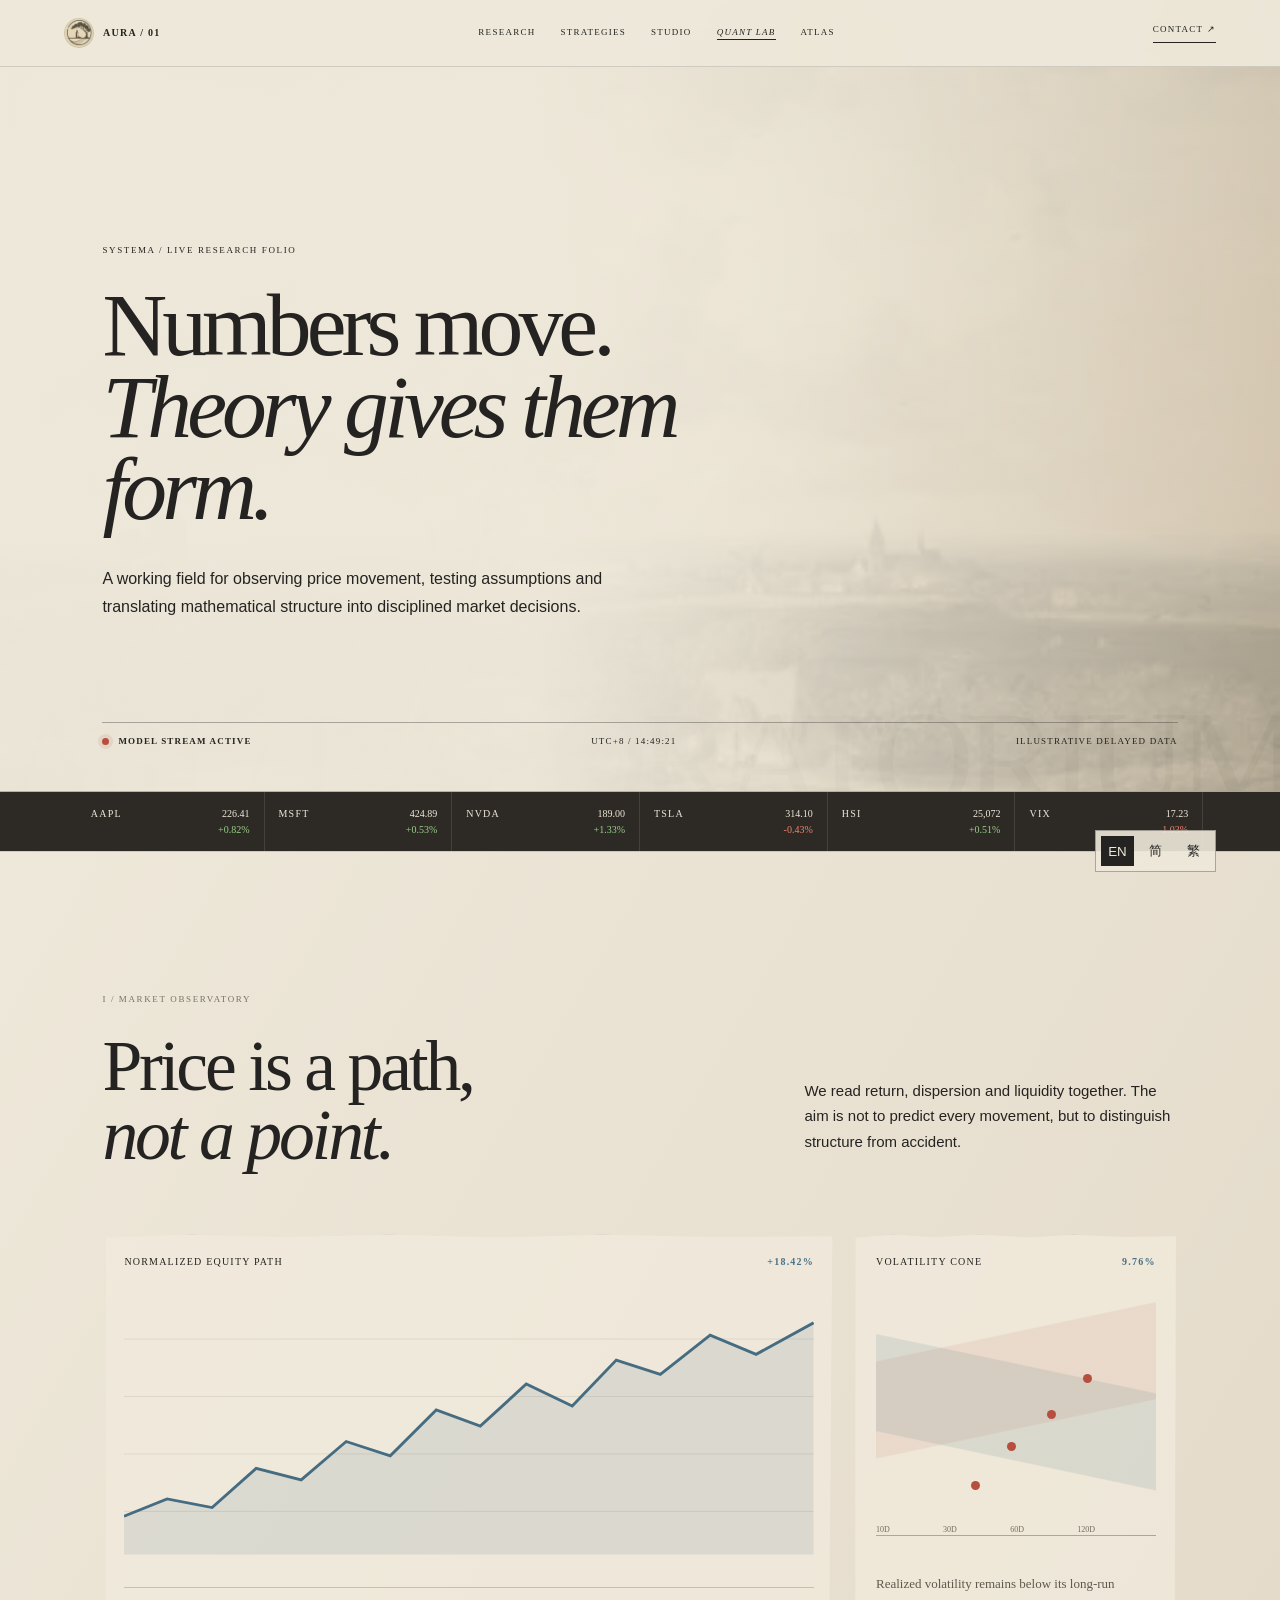
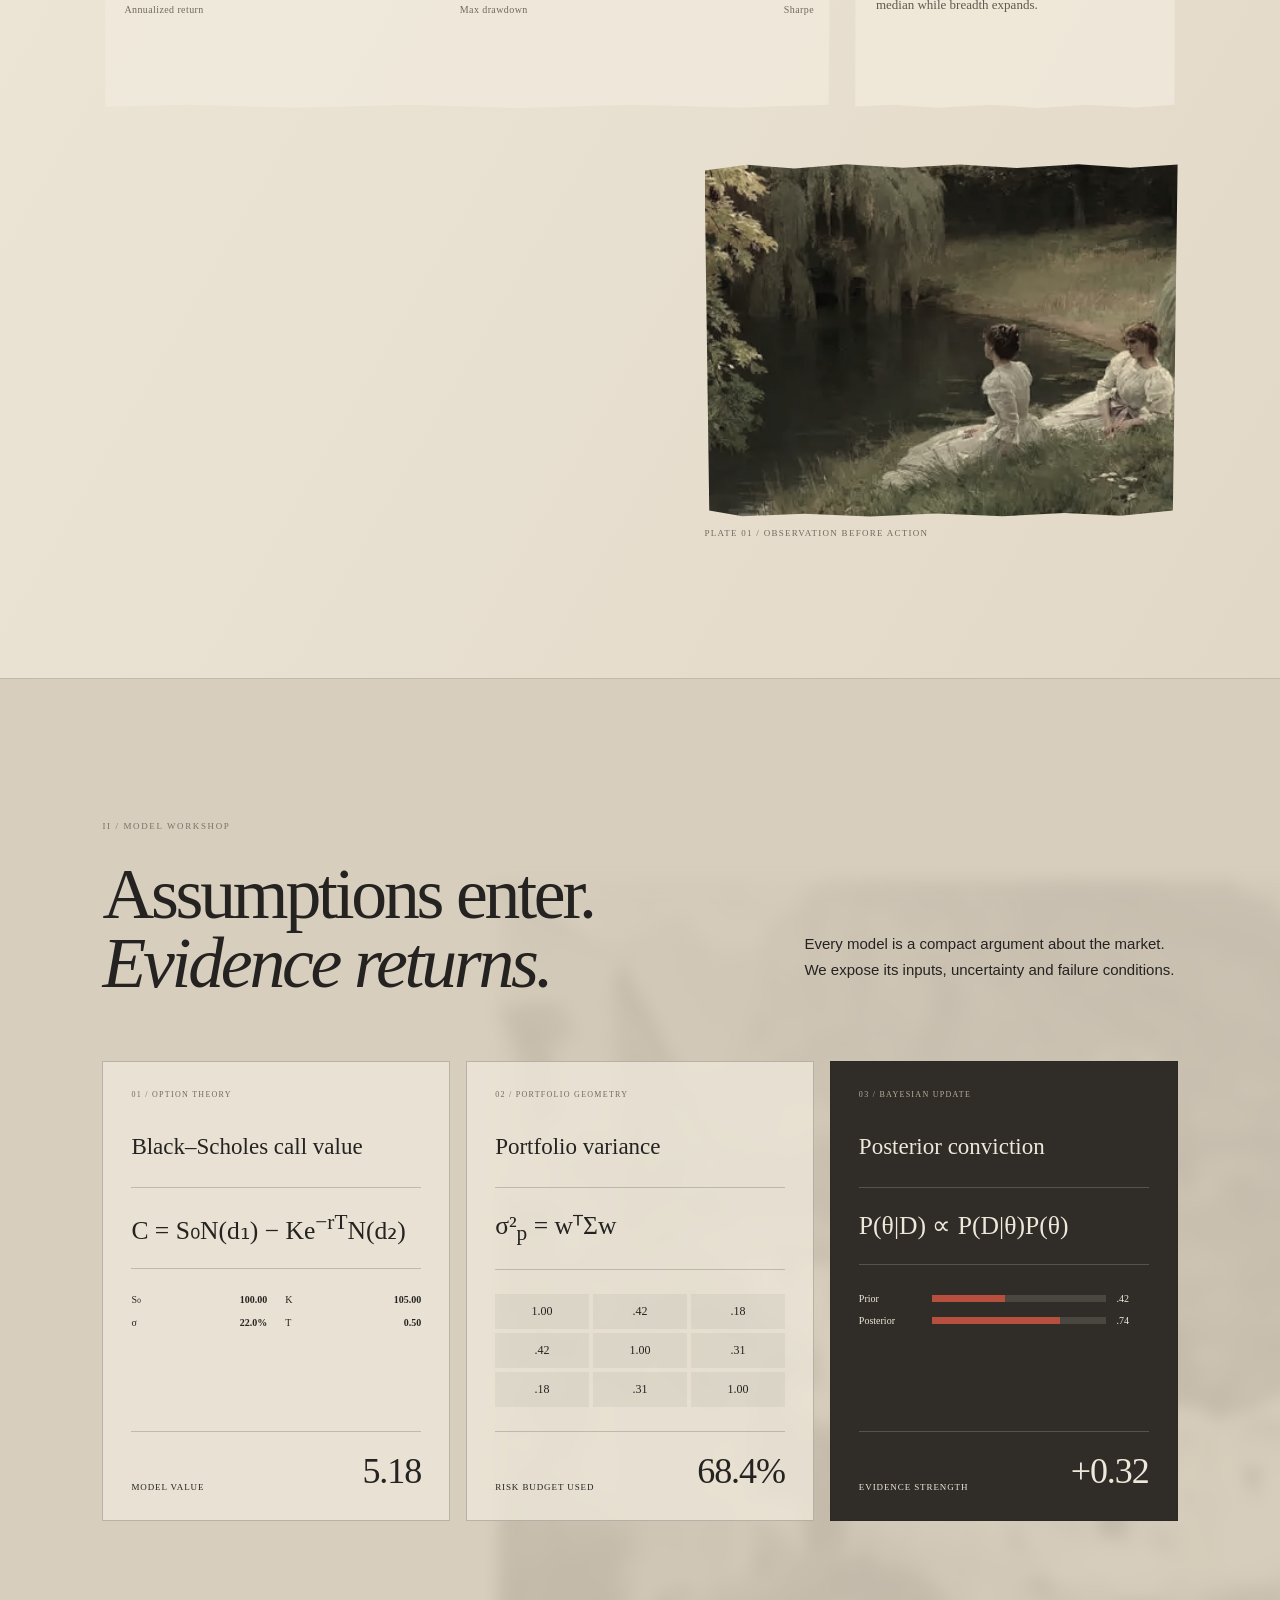
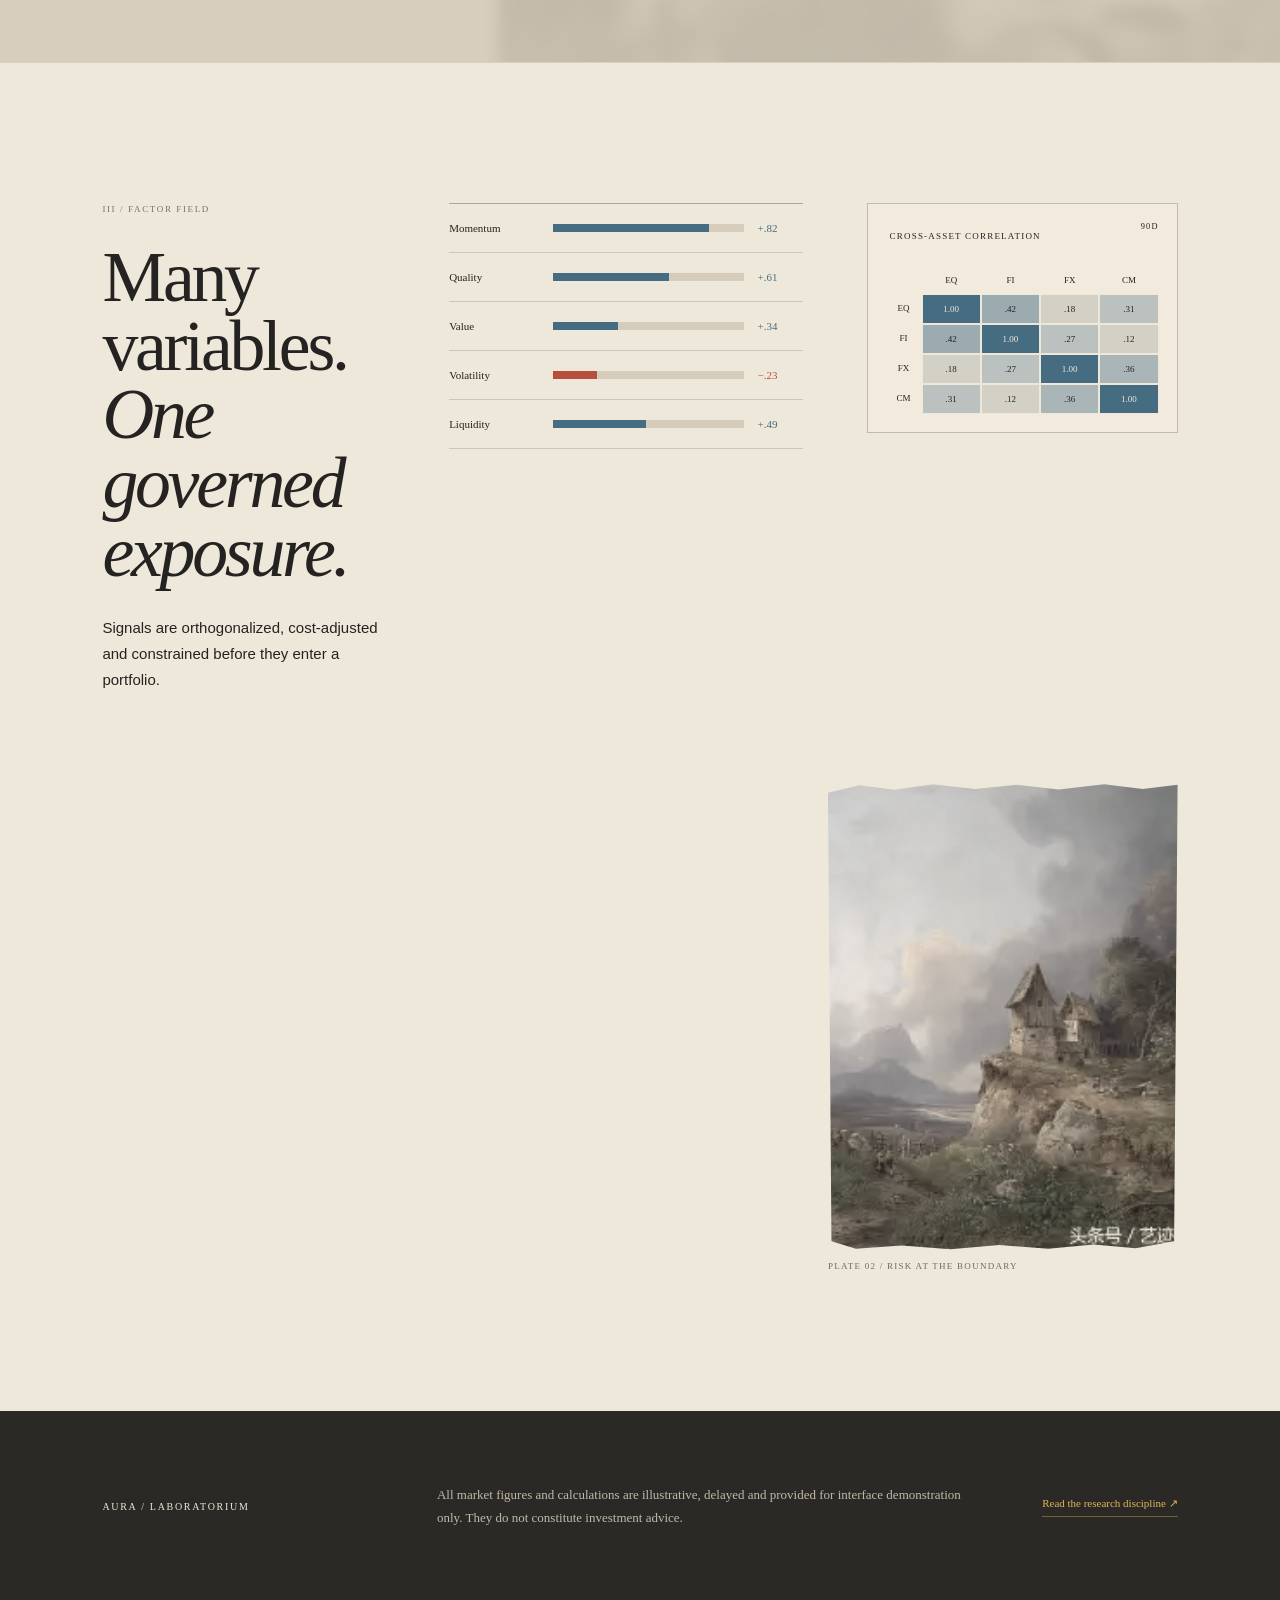
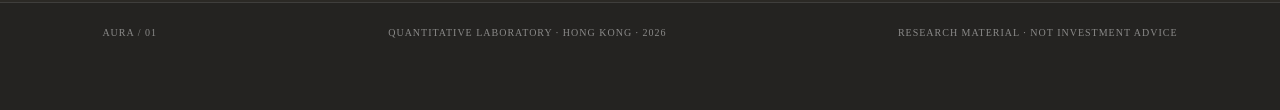
==== quant.html @ 52e7f253 "add quantitative laboratory interface" ====
<!doctype html>
<html lang="en">
<head>
  <meta charset="utf-8">
  <meta name="viewport" content="width=device-width,initial-scale=1">
  <title>AURA / 01 — Quantitative Laboratory</title>
  <meta name="description" content="A multilingual quantitative laboratory for market movement, mathematical models and theoretical calculations.">
  <link rel="icon" type="image/png" href="public/brand/aura-scene-mark-64.png">
  <link rel="stylesheet" href="styles.css">
</head>
<body class="subpage quant-page">
  <nav class="nav inner-nav">
    <a class="brand" href="index.html"><span>◒</span> AURA / 01</a>
    <div class="navlinks"><a href="research.html" data-page-i18n="research">Research</a><a href="strategies.html" data-page-i18n="strategies">Strategies</a><a href="studio.html" data-page-i18n="studio">Studio</a><a class="active" href="quant.html" data-lab-nav>Quant Lab</a><a href="archive.html" data-extra-i18n="atlas">Atlas</a></div>
    <a class="nav-cta" href="contact.html" data-page-i18n="contact">Contact ↗</a>
  </nav>

  <main>
    <header class="quant-hero">
      <img class="quant-hero-art" src="public/art/quant-lab/market-horizon.webp" alt="Classical panoramic market horizon">
      <div class="quant-hero-copy">
        <p class="eyebrow" data-quant="heroEyebrow">Systema / live research folio</p>
        <h1 data-quant-html="heroTitle">Numbers move.<br><em>Theory gives them form.</em></h1>
        <p data-quant="heroBody">A working field for observing price movement, testing assumptions and translating mathematical structure into disciplined market decisions.</p>
      </div>
      <div class="quant-status"><span><i></i><b data-quant="status">Model stream active</b></span><span id="lab-time">UTC+8 / 00:00:00</span><span data-quant="delay">Illustrative delayed data</span></div>
    </header>

    <section class="quote-ribbon" aria-label="Illustrative stock movement">
      <div data-symbol="AAPL"><span>AAPL</span><strong>226.41</strong><i>+0.82%</i></div>
      <div data-symbol="MSFT"><span>MSFT</span><strong>424.73</strong><i>+0.46%</i></div>
      <div data-symbol="NVDA"><span>NVDA</span><strong>188.92</strong><i>+1.31%</i></div>
      <div data-symbol="TSLA"><span>TSLA</span><strong>314.08</strong><i>−0.37%</i></div>
      <div data-symbol="HSI"><span>HSI</span><strong>25,081</strong><i>+0.55%</i></div>
      <div data-symbol="VIX"><span>VIX</span><strong>17.24</strong><i>−1.08%</i></div>
    </section>

    <section class="quant-observatory section-pad">
      <div class="quant-section-head"><div><p class="eyebrow dark" data-quant="observeEyebrow">I / Market observatory</p><h2 data-quant-html="observeTitle">Price is a path,<br><em>not a point.</em></h2></div><p data-quant="observeBody">We read return, dispersion and liquidity together. The aim is not to predict every movement, but to distinguish structure from accident.</p></div>
      <div class="quant-grid">
        <article class="quant-card price-path">
          <header><span data-quant="pathTitle">Normalized equity path</span><b>+18.42%</b></header>
          <svg viewBox="0 0 720 260" role="img" aria-label="Illustrative normalized equity curve"><g class="grid-lines"><path d="M0 35H720M0 95H720M0 155H720M0 215H720"/></g><path class="area-path" d="M0 220L45 202L92 211L138 170L185 182L232 142L278 157L326 109L372 126L420 82L468 105L514 57L560 72L612 31L660 51L720 18V260H0Z"/><path class="main-path" d="M0 220L45 202L92 211L138 170L185 182L232 142L278 157L326 109L372 126L420 82L468 105L514 57L560 72L612 31L660 51L720 18"/></svg>
          <footer><span data-quant="return">Annualized return <b>18.42%</b></span><span data-quant="drawdown">Max drawdown <b>−6.20%</b></span><span data-quant="sharpe">Sharpe <b>1.84</b></span></footer>
        </article>
        <article class="quant-card volatility-card"><header><span data-quant="volTitle">Volatility cone</span><b>9.76%</b></header><div class="vol-cone"><i style="--x:34%;--y:78%"></i><i style="--x:47%;--y:62%"></i><i style="--x:61%;--y:49%"></i><i style="--x:74%;--y:34%"></i><span>10D</span><span>30D</span><span>60D</span><span>120D</span></div><p data-quant="volBody">Realized volatility remains below its long-run median while breadth expands.</p></article>
        <figure class="quant-plate observer-plate"><img src="public/art/quant-lab/lakeside-observers.webp" alt="Two classical observers beside a lake"><figcaption data-quant="plateObserve">Plate 01 / Observation before action</figcaption></figure>
      </div>
    </section>

    <section class="model-workshop section-pad">
      <img class="workshop-bg" src="public/art/quant-lab/mountain-village.webp" alt="Mountain village and stone bridge">
      <div class="quant-section-head"><div><p class="eyebrow dark" data-quant="modelEyebrow">II / Model workshop</p><h2 data-quant-html="modelTitle">Assumptions enter.<br><em>Evidence returns.</em></h2></div><p data-quant="modelBody">Every model is a compact argument about the market. We expose its inputs, uncertainty and failure conditions.</p></div>
      <div class="model-columns">
        <article class="formula-card"><small>01 / OPTION THEORY</small><h3 data-quant="bsTitle">Black–Scholes call value</h3><code>C = S₀N(d₁) − Ke<sup>−rT</sup>N(d₂)</code><div class="input-ledger"><span>S₀ <b>100.00</b></span><span>K <b>105.00</b></span><span>σ <b>22.0%</b></span><span>T <b>0.50</b></span></div><output><span data-quant="modelValue">Model value</span><strong id="bs-value">5.18</strong></output></article>
        <article class="formula-card"><small>02 / PORTFOLIO GEOMETRY</small><h3 data-quant="varianceTitle">Portfolio variance</h3><code>σ²<sub>p</sub> = wᵀΣw</code><div class="matrix" aria-label="Covariance matrix"><span>1.00</span><span>.42</span><span>.18</span><span>.42</span><span>1.00</span><span>.31</span><span>.18</span><span>.31</span><span>1.00</span></div><output><span data-quant="riskBudget">Risk budget used</span><strong>68.4%</strong></output></article>
        <article class="formula-card dark-formula"><small>03 / BAYESIAN UPDATE</small><h3 data-quant="bayesTitle">Posterior conviction</h3><code>P(θ|D) ∝ P(D|θ)P(θ)</code><div class="posterior"><span data-quant="prior">Prior</span><i><b style="width:42%"></b></i><strong>.42</strong><span data-quant="posterior">Posterior</span><i><b style="width:74%"></b></i><strong>.74</strong></div><output><span data-quant="evidence">Evidence strength</span><strong>+0.32</strong></output></article>
      </div>
    </section>

    <section class="factor-field section-pad">
      <div class="factor-copy"><p class="eyebrow dark" data-quant="factorEyebrow">III / Factor field</p><h2 data-quant-html="factorTitle">Many variables.<br><em>One governed exposure.</em></h2><p data-quant="factorBody">Signals are orthogonalized, cost-adjusted and constrained before they enter a portfolio.</p></div>
      <div class="factor-map" aria-label="Factor exposure map">
        <div><span data-quant="momentum">Momentum</span><i><b style="width:82%"></b></i><strong>+.82</strong></div><div><span data-quant="quality">Quality</span><i><b style="width:61%"></b></i><strong>+.61</strong></div><div><span data-quant="value">Value</span><i><b style="width:34%"></b></i><strong>+.34</strong></div><div class="negative"><span data-quant="volatility">Volatility</span><i><b style="width:23%"></b></i><strong>−.23</strong></div><div><span data-quant="liquidity">Liquidity</span><i><b style="width:49%"></b></i><strong>+.49</strong></div>
      </div>
      <div class="correlation-table"><header><span data-quant="corrTitle">Cross-asset correlation</span><small>90D</small></header><div class="corr-head"><span></span><span>EQ</span><span>FI</span><span>FX</span><span>CM</span></div><div><b>EQ</b><i data-v="100">1.00</i><i data-v="42">.42</i><i data-v="18">.18</i><i data-v="31">.31</i></div><div><b>FI</b><i data-v="42">.42</i><i data-v="100">1.00</i><i data-v="27">.27</i><i data-v="12">.12</i></div><div><b>FX</b><i data-v="18">.18</i><i data-v="27">.27</i><i data-v="100">1.00</i><i data-v="36">.36</i></div><div><b>CM</b><i data-v="31">.31</i><i data-v="12">.12</i><i data-v="36">.36</i><i data-v="100">1.00</i></div></div>
      <figure class="quant-plate cliff-plate"><img src="public/art/quant-lab/cliff-house.webp" alt="Classical house on a cliff"><figcaption data-quant="plateRisk">Plate 02 / Risk at the boundary</figcaption></figure>
    </section>

    <section class="quant-disclaimer"><span>AURA / LABORATORIUM</span><p data-quant="disclaimer">All market figures and calculations are illustrative, delayed and provided for interface demonstration only. They do not constitute investment advice.</p><a href="research.html" data-quant="researchLink">Read the research discipline ↗</a></section>
  </main>

  <footer><span>AURA / 01</span><span data-quant="footer">Quantitative laboratory · Hong Kong · 2026</span><span data-quant="risk">Research material · Not investment advice</span></footer>
  <div class="lang-switcher" role="group" aria-label="Language"><button data-lang="en">EN</button><button data-lang="zh-CN">简</button><button data-lang="zh-TW">繁</button></div>
  <script src="pages.js"></script><script src="localization-extra.js"></script><script src="quant.js"></script>
</body>
</html>
---- styles.css ----
:root{--paper:#eee8da;--ink:#242321;--muted:#787267;--blue:#2d5cff;--red:#ee5a43}*{box-sizing:border-box}html{scroll-behavior:smooth}body{margin:0;background:var(--paper);color:var(--ink);font-family:Arial,Helvetica,sans-serif}.nav{position:fixed;z-index:10;top:0;left:0;width:100%;padding:22px 5vw;display:flex;justify-content:space-between;align-items:center;font-size:11px;letter-spacing:.12em;text-transform:uppercase;mix-blend-mode:multiply}.nav a{color:inherit;text-decoration:none}.brand{font-weight:bold}.brand span{font-size:22px;margin-right:7px}.navlinks{display:flex;gap:30px}.nav-cta{border-bottom:1px solid currentColor;padding-bottom:5px}.hero{min-height:100vh;position:relative;overflow:hidden;padding:19vh 8vw 7vh;display:flex;align-items:center;background:var(--paper)}.hero:before{content:"AURA";position:absolute;right:-6vw;top:14vh;font:italic 25vw/1 Georgia,serif;color:#e1d8c6;letter-spacing:-.13em;transform:rotate(-10deg)}.scene{position:absolute;inset:0}.scene:before{content:"";position:absolute;width:75vw;height:65vw;right:-21vw;top:-22vw;border-radius:48% 52% 62% 38%;background:var(--blue);opacity:.95;transform:rotate(-17deg);animation:float 12s ease-in-out infinite alternate}.scene:after{content:"";position:absolute;width:43vw;height:28vw;right:10vw;bottom:9vh;border-radius:52% 48% 40% 60%;background:var(--red);mix-blend-mode:multiply;transform:rotate(17deg);animation:float 9s ease-in-out -3s infinite alternate}.orb-a{position:absolute;width:30vw;height:37vw;right:18vw;top:13vh;border-radius:56% 44% 50% 50%;background:#f2ba34;mix-blend-mode:multiply;transform:rotate(28deg);animation:float 10s ease-in-out -2s infinite alternate}.orb-b{position:absolute;width:17vw;height:20vw;right:3vw;bottom:6vh;border:1px solid var(--paper);border-radius:50%;transform:rotate(-25deg);animation:spin 25s linear infinite}.orb-c{position:absolute;width:9vw;height:9vw;right:30vw;top:27vh;background:var(--paper);border-radius:50%;mix-blend-mode:screen}.ring{position:absolute;z-index:2;border:1px solid #f4eee1b0;border-radius:50%;transform:rotate(-30deg)}.ring-a{width:42vw;height:13vw;right:12vw;top:29vh}.ring-b{width:24vw;height:8vw;right:20vw;top:39vh}.stars{position:absolute;inset:0;opacity:.3;background-image:radial-gradient(var(--ink) 1px,transparent 1px);background-size:19px 19px;mask-image:linear-gradient(120deg,transparent 45%,#000 75%)}.grain{position:absolute;inset:0;opacity:.13;pointer-events:none;background-image:radial-gradient(#5a5348 1px,transparent 1px);background-size:5px 5px;mix-blend-mode:multiply}.hero-copy{position:relative;z-index:3;max-width:710px}.eyebrow{font-size:10px;letter-spacing:.15em;text-transform:uppercase;margin:0 0 34px}.pulse{display:inline-block;width:7px;height:7px;border-radius:50%;background:var(--red);margin-right:9px}.hero h1{font-size:clamp(58px,10vw,145px);font-weight:400;line-height:.82;letter-spacing:-.08em;margin:0}.hero h1 em,h2 em{font-family:Georgia,serif;font-weight:400}.lede{max-width:360px;margin:40px 0 30px;font-size:17px;line-height:1.45}.button{display:inline-flex;gap:42px;align-items:center;background:var(--ink);color:var(--paper);padding:16px 18px;text-decoration:none;font-size:11px;letter-spacing:.1em;text-transform:uppercase}.button span{font-size:18px}.hero-meta{position:absolute;z-index:3;left:8vw;right:8vw;bottom:7vh;display:flex;justify-content:space-between;font-size:10px;letter-spacing:.12em;text-transform:uppercase;color:var(--muted)}.section-pad{padding:15vw 8vw}.intro{position:relative;overflow:hidden}.intro:after{content:"//";position:absolute;right:9vw;top:12vw;font:18vw/1 Georgia,serif;color:#ddd4c4}.eyebrow.dark{color:var(--muted)}.split{display:grid;grid-template-columns:1.15fr .85fr;gap:12vw;align-items:end}.split h2,.contact h2{font-size:clamp(54px,8vw,120px);line-height:.86;letter-spacing:-.08em;font-weight:400;margin:0}.split>p{font-size:19px;line-height:1.4;max-width:370px;margin:0}.method{background:#d8d0bf;position:relative}.method:before{content:"";position:absolute;right:8vw;top:7vw;width:15vw;height:15vw;border:1px solid var(--blue);border-radius:50%;opacity:.65}.method-grid{display:grid;grid-template-columns:repeat(3,1fr);gap:5vw;margin-top:6vw}.method-grid>div{border-top:1px solid var(--ink);padding-top:15px}.method-grid span{font-size:11px;color:var(--muted)}.method-grid h3{font-size:27px;font-weight:400;letter-spacing:-.05em;margin:48px 0 12px}.method-grid p{line-height:1.5;max-width:250px;color:#57534b}.contact{background:var(--ink);color:var(--paper);padding:15vw 8vw;position:relative;overflow:hidden}.contact:after{content:"✳";position:absolute;right:8vw;top:8vw;color:var(--red);font-size:18vw;animation:spin 20s linear infinite}.contact-link{display:inline-block;color:#f2ba34;font-size:clamp(20px,3vw,42px);margin-top:70px;text-decoration:none;border-bottom:1px solid #f2ba3466;padding-bottom:9px;position:relative;z-index:1}footer{background:var(--ink);color:#ffffff77;border-top:1px solid #ffffff1f;padding:22px 8vw;display:flex;justify-content:space-between;font-size:10px;letter-spacing:.12em;text-transform:uppercase}@keyframes float{to{transform:translate(2vw,2vh) rotate(6deg) scale(1.05)}}@keyframes spin{to{transform:rotate(330deg)}}@media(max-width:700px){.navlinks{display:none}.nav{padding:20px}.hero{padding:24vh 7vw 10vh}.hero:before{font-size:45vw;top:22vh}.hero-meta{left:7vw;right:7vw}.hero-meta span:nth-child(2){display:none}.split,.method-grid{grid-template-columns:1fr;gap:40px}.method-grid h3{margin:20px 0 10px}.contact-link{margin-top:45px}footer{gap:15px;flex-wrap:wrap;padding:20px 7vw}}
 .ticker{position:relative;z-index:9;padding:8px 5vw;background:#242321;color:#eee8da;display:flex;gap:28px;align-items:center;font:10px Arial;letter-spacing:.1em;text-transform:uppercase}.ticker strong{color:#f2ba34}.ticker b{font-weight:400}.ticker i{color:#9be16c;font-style:normal}.ticker small{margin-left:auto;color:#aaa397;letter-spacing:.03em;text-transform:none}.market{background:#eee8da;position:relative;overflow:hidden}.market:after{content:"Σ";position:absolute;right:6vw;top:5vw;color:#d8d0bf;font:24vw Georgia,serif}.market-head,.dashboard{position:relative;z-index:1}.market-head{display:grid;grid-template-columns:1.15fr .85fr;gap:12vw;align-items:end}.market-head h2{font-size:clamp(54px,8vw,120px);line-height:.86;letter-spacing:-.08em;font-weight:400;margin:0}.market-intro{font-size:19px;line-height:1.4;max-width:370px;margin:0}.dashboard{display:grid;grid-template-columns:2fr 1fr 1fr;gap:14px;margin-top:7vw}.chart-card,.metric-card{border:1px solid #242321;background:#f3eee3;padding:18px}.card-top{display:flex;justify-content:space-between;font-size:11px;text-transform:uppercase;letter-spacing:.08em}.card-top b{color:#277a42;font-weight:400}.chart{height:250px;position:relative;margin:22px 0 10px;overflow:hidden;background:repeating-linear-gradient(to bottom,transparent 0 49px,#24232118 50px)}.line{position:absolute;left:-2%;width:110%;height:80%;top:17%;border-top:2px solid #2d5cff;transform:skewY(-11deg) rotate(-1deg);clip-path:polygon(0 70%,8% 64%,15% 72%,22% 54%,30% 60%,38% 42%,46% 51%,54% 29%,62% 39%,71% 16%,78% 25%,86% 3%,94% 18%,100% 0,100% 100%,0 100%);background:#2d5cff1f}.l2{top:30%;transform:skewY(-4deg);opacity:.55;border-color:#ee5a43}.dot{position:absolute;width:9px;height:9px;border-radius:50%;background:#2d5cff;box-shadow:0 0 0 4px #2d5cff2b}.d1{right:28%;top:38%}.d2{right:7%;top:18%;background:#ee5a43}.axis{position:absolute;bottom:0;font-size:9px;color:#787267}.x1{left:0}.x2{left:32%}.x3{left:62%}.x4{right:0}.chart-foot{display:flex;justify-content:space-between;font-size:10px;color:#787267}.metric-card{min-height:310px}.metric-card p{font-size:11px;letter-spacing:.08em;text-transform:uppercase;margin:0 0 45px}.metric-card strong{font:64px/1 Georgia,serif}.metric-card>span{font-size:20px;color:#787267}.metric-card small{display:block;margin-top:22px;color:#787267}.confidence{height:5px;background:#d8d0bf;margin-top:28px}.confidence i{display:block;width:87%;height:100%;background:#2d5cff}.dark-card{background:#242321;color:#eee8da;border-color:#242321}.dark-card small{color:#aaa397}.bars{display:flex;align-items:end;gap:7px;height:90px;margin-top:35px;border-bottom:1px solid #eee8da44}.bars i{width:16%;background:#ee5a43;height:55%;animation:bar 3s ease-in-out infinite alternate}.bars i:nth-child(2){height:62%;animation-delay:-.4s}.bars i:nth-child(3){height:47%;animation-delay:-.8s}.bars i:nth-child(4){height:78%;animation-delay:-1.2s}.bars i:nth-child(5){height:56%;animation-delay:-1.6s}.bars i:nth-child(6){height:86%;animation-delay:-2s}.bars i:nth-child(7){height:68%;animation-delay:-2.4s}@keyframes bar{to{transform:scaleY(.72)}}
@media(max-width:700px){.ticker{gap:12px;overflow:hidden;white-space:nowrap}.ticker b:nth-of-type(n+2),.ticker small{display:none}.market-head,.dashboard{grid-template-columns:1fr}.dashboard{margin-top:45px}.chart-card{min-width:0}.chart-foot{gap:10px;flex-wrap:wrap}.metric-card{min-height:240px}}
.art-gallery{position:relative;display:grid;grid-template-columns:1.1fr 1fr 1fr;gap:3vw;align-items:end;background:#eee8da;overflow:hidden}.art-copy{padding-bottom:2vw}.art-copy h2{font-size:clamp(50px,6vw,92px);line-height:.86;letter-spacing:-.08em;font-weight:400;margin:0 0 30px}.art-copy>p:last-child{font-size:17px;line-height:1.45;max-width:300px}.art-figure{margin:0;position:relative}.art-figure img{display:block;width:100%;aspect-ratio:1.28;object-fit:cover;filter:saturate(.86) contrast(.98);border-radius:2px;box-shadow:0 12px 25px #24232118}.art-figure:after{content:"";position:absolute;inset:5px;border:1px solid #eee8da88;pointer-events:none}.art-figure figcaption{font:10px Arial;letter-spacing:.12em;text-transform:uppercase;color:#787267;margin-top:12px}.venice{transform:rotate(-2deg)}.alpine{transform:rotate(2deg);padding-bottom:5vw}.alpine img{aspect-ratio:1.18}.art-gallery:before{content:"✳";position:absolute;right:5vw;top:3vw;color:#ee5a43;font-size:8vw;opacity:.7;animation:spin 25s linear infinite}@media(max-width:700px){.art-gallery{grid-template-columns:1fr;gap:40px}.art-copy{padding-bottom:20px}.alpine{padding-bottom:0}.art-gallery:before{font-size:20vw;top:6vw}}
.hero{background-image:linear-gradient(90deg,#eee8dae8 0%,#eee8da88 42%,#eee8da20 100%),url('public/art/church-river-zine.png');background-size:cover,112%;background-position:center,center;background-repeat:no-repeat;animation:heroLandscape 18s ease-in-out infinite alternate}.art-figure img{height:auto!important;aspect-ratio:auto!important;object-fit:contain!important}.alpine img{aspect-ratio:auto!important}@keyframes heroLandscape{from{background-position:center,48% 50%}to{background-position:center,53% 47%}}
.scene{opacity:.22}.hero:before{opacity:.32}
.scene{display:none!important}.hero{animation:none!important;background-position:center,center!important}.hero:before{content:none!important}.hero:after{content:"";position:absolute;z-index:2;left:-5%;bottom:-3%;width:58%;height:28%;opacity:.58;transform-origin:bottom center;background:repeating-linear-gradient(78deg,transparent 0 13px,#4f5540 14px 17px,transparent 18px 31px),repeating-linear-gradient(103deg,transparent 0 21px,#757552 22px 25px,transparent 26px 42px);clip-path:polygon(0 100%,0 62%,8% 74%,15% 38%,23% 69%,31% 27%,39% 65%,49% 35%,58% 74%,66% 42%,76% 67%,84% 30%,92% 70%,100% 48%,100% 100%);filter:blur(.4px);animation:grassSway 4.8s ease-in-out infinite alternate}.lang-switcher{position:fixed;z-index:20;right:5vw;bottom:28px;display:flex;gap:5px;padding:5px;background:#eee8dae8;border:1px solid #24232155;font:10px Arial;letter-spacing:.08em;text-transform:uppercase}.lang-switcher button{border:0;background:transparent;color:#242321;padding:7px 8px;cursor:pointer}.lang-switcher button.active,.lang-switcher button:hover{background:#242321;color:#eee8da}.classical-rule{font-family:Georgia,serif}@keyframes grassSway{to{transform:skewX(3deg) translateX(8px)}}
.hero{background-size:cover,cover!important;background-position:center,center!important}.hero:after{content:none!important;display:none!important}.plant-layer{position:absolute;inset:0;z-index:2;background-image:url('public/art/church-river-zine.png');background-size:cover;background-position:center;background-repeat:no-repeat;pointer-events:none;will-change:transform}.plant-left{clip-path:polygon(0 34%,7% 35%,14% 40%,22% 45%,31% 53%,39% 61%,45% 73%,45% 100%,0 100%);transform-origin:18% 100%;animation:plantWindLeft 6.8s cubic-bezier(.45,.05,.55,.95) infinite alternate}.plant-right{clip-path:polygon(68% 0,100% 0,100% 100%,76% 100%,73% 84%,70% 68%,69% 48%,71% 28%);transform-origin:94% 92%;animation:plantWindRight 7.6s cubic-bezier(.45,.05,.55,.95) -2.1s infinite alternate}.grain{z-index:3}.hero-copy,.hero-meta{z-index:4}.hero-copy{max-width:680px}.contact-copy{position:relative;z-index:1;max-width:540px;margin:32px 0 0;color:#c9c1b3;font:16px/1.55 Georgia,serif}.nav,.ticker,.hero-meta,.eyebrow,.card-top,.chart-foot,.art-figure figcaption,footer{font-family:Georgia,'Times New Roman',serif}.nav{border-bottom:1px solid #24232126}.button{font-family:Georgia,'Times New Roman',serif}.section-pad{border-top:1px solid #2423211f}.chart-card,.metric-card{clip-path:polygon(0 0,99.2% .8%,100% 98.6%,.6% 100%)}.art-figure img{clip-path:polygon(.4% 1.2%,6% .4%,12% 1%,20% .3%,29% 1%,38% .2%,47% .8%,57% .3%,67% .9%,76% .2%,86% .7%,95% .2%,99.5% 1.2%,99% 98.8%,91% 99.6%,82% 99%,72% 99.7%,62% 99.1%,52% 99.8%,42% 99%,31% 99.6%,21% 99%,11% 99.7%,.5% 98.8%)}body[data-lang="zh-CN"],body[data-lang="zh-TW"]{font-family:'Microsoft YaHei','PingFang SC',Arial,sans-serif}body[data-lang="zh-CN"] h1,body[data-lang="zh-TW"] h1,body[data-lang="zh-CN"] h2,body[data-lang="zh-TW"] h2{font-family:'Songti SC','SimSun','PMingLiU',serif;font-style:normal;letter-spacing:-.055em}body[data-lang="zh-CN"] .hero h1,body[data-lang="zh-TW"] .hero h1{font-size:clamp(58px,8.2vw,118px);line-height:.96;max-width:7.5em}body[data-lang="zh-CN"] .hero h1 em,body[data-lang="zh-TW"] .hero h1 em,body[data-lang="zh-CN"] h2 em,body[data-lang="zh-TW"] h2 em{font-family:inherit;font-style:normal}body[data-lang="zh-CN"] .lede,body[data-lang="zh-TW"] .lede{max-width:31em;font-size:18px;line-height:1.75;letter-spacing:.025em}body[data-lang="zh-CN"] .eyebrow,body[data-lang="zh-TW"] .eyebrow{letter-spacing:.18em}body[data-lang="zh-CN"] .market-intro,body[data-lang="zh-TW"] .market-intro,body[data-lang="zh-CN"] .art-copy>p:last-child,body[data-lang="zh-TW"] .art-copy>p:last-child{line-height:1.8;letter-spacing:.02em}body[data-lang="zh-CN"] .nav,body[data-lang="zh-TW"] .nav{letter-spacing:.12em}body[data-lang="zh-TW"]{font-family:'Microsoft JhengHei','PingFang TC',Arial,sans-serif}@keyframes plantWindLeft{0%{transform:rotate(-.16deg) skewX(-.15deg) translateX(-1px)}100%{transform:rotate(.22deg) skewX(.32deg) translateX(2px)}}@keyframes plantWindRight{0%{transform:rotate(.12deg) skewX(.08deg) translateX(0)}100%{transform:rotate(-.2deg) skewX(-.28deg) translateX(-2px)}}@media(prefers-reduced-motion:reduce){.plant-layer,.bars i{animation:none!important}}@media(max-width:700px){.plant-left{clip-path:polygon(0 45%,48% 50%,58% 100%,0 100%)}.plant-right{clip-path:polygon(62% 0,100% 0,100% 100%,76% 100%,68% 45%)}.lang-switcher{right:16px;bottom:16px}.contact-copy{font-size:15px}}
.hero h1{font-size:clamp(52px,7.6vw,108px);line-height:.9;letter-spacing:-.058em;max-width:7.8em;text-wrap:balance}.hero-copy{max-width:620px}.lede{font-size:16px;line-height:1.62;max-width:410px;letter-spacing:.006em}.split h2,.contact h2,.market-head h2{font-size:clamp(46px,6.6vw,88px);line-height:.92;letter-spacing:-.058em;text-wrap:balance}.art-copy h2{font-size:clamp(44px,5.2vw,76px);line-height:.94;letter-spacing:-.052em}.method-grid h3{font-size:23px;letter-spacing:-.025em}.market-intro,.split>p{font-size:17px;line-height:1.62}.nav{font-size:10px;letter-spacing:.13em}.eyebrow{letter-spacing:.16em;line-height:1.5}.button{font-size:10px;letter-spacing:.13em}.hero-meta,.chart-foot,footer{letter-spacing:.1em}.market-head,.art-copy,.method-grid p,.contact-copy{text-wrap:pretty}.market-head:before{content:"DE RATIONE · DE FUTURO · MMXXVI";position:absolute;top:-5.6vw;right:0;font:10px/1.4 Georgia,serif;letter-spacing:.2em;color:#787267;border-top:1px solid #78726788;border-bottom:1px solid #78726788;padding:6px 0}.market:before{content:"Ⅰ";position:absolute;left:3.2vw;top:8vw;width:42px;height:42px;border:1px solid #24232166;border-radius:50%;display:grid;place-items:center;font:18px Georgia,serif;color:#24232199}.art-gallery:after{content:"❦";position:absolute;left:8vw;bottom:5vw;font:42px Georgia,serif;color:#24232166}.method:after{content:"Ⅱ  ·  ARS  /  SCIENTIA  /  DISCIPLINA";position:absolute;left:8vw;bottom:5vw;font:10px Georgia,serif;letter-spacing:.22em;color:#787267}.method-grid>div:before{content:"✦";display:block;margin:10px 0 22px;font:14px Georgia,serif;color:#ee5a43}.contact:before{content:"A · 01";position:absolute;right:7vw;bottom:5vw;font:clamp(70px,13vw,180px)/1 Georgia,serif;color:#eee8da0b;letter-spacing:-.06em}.contact:after{font-size:12vw;opacity:.75}.art-figure figcaption:before{content:"— ";color:#ee5a43}.metric-card p,.card-top{letter-spacing:.11em}.lang-switcher{font-family:Georgia,'Times New Roman',serif;letter-spacing:.08em}.lang-switcher button{min-width:33px}.section-pad{position:relative}.section-pad:before{pointer-events:none}
body[data-lang="zh-CN"] .hero h1,body[data-lang="zh-TW"] .hero h1{font-size:clamp(50px,6.7vw,92px);line-height:1.08;letter-spacing:-.035em;max-width:8em}body[data-lang="zh-CN"] .lede,body[data-lang="zh-TW"] .lede{font-size:16px;line-height:1.85;letter-spacing:.045em;max-width:34em}body[data-lang="zh-CN"] h2,body[data-lang="zh-TW"] h2{font-size:clamp(42px,5.8vw,78px);line-height:1.12;letter-spacing:-.025em}body[data-lang="zh-CN"] .art-copy h2,body[data-lang="zh-TW"] .art-copy h2{font-size:clamp(40px,4.8vw,68px)}body[data-lang="zh-CN"] .nav,body[data-lang="zh-TW"] .nav{letter-spacing:.16em}body[data-lang="zh-CN"] .eyebrow,body[data-lang="zh-TW"] .eyebrow{font-size:10px;letter-spacing:.2em}body[data-lang="zh-CN"] .market-intro,body[data-lang="zh-TW"] .market-intro,body[data-lang="zh-CN"] .art-copy>p:last-child,body[data-lang="zh-TW"] .art-copy>p:last-child,body[data-lang="zh-CN"] .method-grid p,body[data-lang="zh-TW"] .method-grid p{font-size:16px;line-height:1.85;letter-spacing:.035em}body[data-lang="zh-CN"] .method-grid h3,body[data-lang="zh-TW"] .method-grid h3{font-size:22px;letter-spacing:.03em}body[data-lang="zh-CN"] .button,body[data-lang="zh-TW"] .button{letter-spacing:.16em}body[data-lang="zh-CN"] .contact-copy,body[data-lang="zh-TW"] .contact-copy{line-height:1.85;letter-spacing:.04em}
@media(max-width:700px){.hero h1{font-size:clamp(47px,15vw,72px);line-height:.92}.lede{font-size:15px;max-width:90%}.market-head h2,.art-copy h2,.contact h2{font-size:clamp(40px,12vw,60px)}body[data-lang="zh-CN"] .hero h1,body[data-lang="zh-TW"] .hero h1{font-size:clamp(44px,12.5vw,64px);line-height:1.12}.market-head:before{top:-32px}.market:before{display:none}.method:after{display:none}.art-gallery:after{font-size:30px;bottom:2vw}.nav-cta{font-size:9px}}
.subpage{min-height:100vh;background:#eee8da}.inner-nav{position:absolute;mix-blend-mode:normal;color:#242321}.inner-nav .active{font-style:italic;border-bottom:1px solid currentColor}.sub-hero{min-height:100vh;padding:18vh 8vw 10vh;display:grid;grid-template-columns:minmax(0,1fr) minmax(360px,.86fr);align-items:center;gap:6vw;position:relative;overflow:hidden;border-bottom:1px solid #2423212b}.sub-hero:before{content:"";position:absolute;inset:4vw;border:1px solid #2423211f;pointer-events:none}.sub-hero>div:not(.folio-no){position:relative;z-index:2}.sub-hero h1,.contact-sheet h1{font:400 clamp(48px,7vw,98px)/.91 Arial,sans-serif;letter-spacing:-.065em;margin:0 0 34px}.sub-hero h1 em,.contact-sheet h1 em{font-family:Georgia,serif;font-weight:400}.sub-hero p:last-child{max-width:520px;font-size:17px;line-height:1.65}.folio-no{position:absolute!important;top:12vh;left:4vw;font:22px Georgia,serif;border:1px solid #24232166;border-radius:50%;width:48px;height:48px;display:grid;place-items:center}.cutout-art{display:block;max-width:100%;max-height:75vh;object-fit:contain;position:relative;z-index:1;filter:drop-shadow(0 13px 10px #423b3020)}.reverse{grid-template-columns:minmax(360px,.9fr) minmax(0,1fr)}.reverse>div:not(.folio-no){grid-column:2}.reverse>.cutout-art{grid-column:1;grid-row:1}.folio-grid{display:grid;grid-template-columns:repeat(3,1fr);gap:3vw;position:relative;min-height:90vh}.folio-grid article,.strategy-ledger>div{border-top:1px solid #242321;padding-top:20px;position:relative;z-index:2}.folio-grid article span{font:11px Georgia,serif}.folio-grid h2,.strategy-ledger h2{font:400 28px/1.1 Georgia,serif;margin:42px 0 14px}.folio-grid p,.strategy-ledger p{line-height:1.65;color:#57534b}.poplar-art{position:absolute;right:4vw;bottom:0;height:70%;opacity:.25}.strategy-ledger{display:grid;grid-template-columns:repeat(3,1fr);gap:3vw;min-height:100vh;position:relative}.strategy-ledger small{font:10px Georgia,serif;letter-spacing:.14em}.ship-art{position:absolute;width:52%;right:0;bottom:0;opacity:.28}.studio-manifesto{display:grid;grid-template-columns:.8fr 1.2fr;align-items:center;gap:8vw;min-height:100vh;background:#242321;color:#eee8da}.studio-manifesto h2{font:400 clamp(42px,6vw,82px)/.94 Arial,sans-serif;letter-spacing:-.055em;margin:0 0 32px}.studio-manifesto h2 em{font-family:Georgia,serif}.studio-manifesto p:last-child{max-width:530px;line-height:1.7;color:#c9c1b3}.lady-art{max-height:80vh}.contact-page{background:#242321;color:#eee8da}.contact-page .inner-nav{color:#eee8da}.contact-sheet{min-height:100vh;padding:22vh 8vw 9vh;position:relative;background:radial-gradient(circle at 80% 28%,#514a3b 0,transparent 28%),#242321}.contact-sheet:before{content:"❦";position:absolute;right:10vw;top:20vh;font:26vw Georgia,serif;color:#eee8da0a}.contact-sheet>p{max-width:520px;line-height:1.7;color:#c9c1b3}.contact-sheet>a{display:inline-block;color:#f2ba34;font:clamp(22px,3vw,38px) Georgia,serif;margin-top:60px;text-decoration:none;border-bottom:1px solid #f2ba3466;padding-bottom:8px}.contact-meta{position:absolute;left:8vw;right:8vw;bottom:6vh;display:flex;justify-content:space-between;font:10px Georgia,serif;letter-spacing:.14em;color:#a9a294}body[data-lang="zh-CN"] .sub-hero h1,body[data-lang="zh-TW"] .sub-hero h1,body[data-lang="zh-CN"] .contact-sheet h1,body[data-lang="zh-TW"] .contact-sheet h1,body[data-lang="zh-CN"] .studio-manifesto h2,body[data-lang="zh-TW"] .studio-manifesto h2{font-family:'Songti SC','SimSun','PMingLiU',serif;font-size:clamp(44px,5.8vw,78px);line-height:1.12;letter-spacing:-.025em}@media(max-width:800px){.sub-hero,.reverse,.studio-manifesto{grid-template-columns:1fr;padding-top:22vh}.reverse>div:not(.folio-no),.reverse>.cutout-art{grid-column:auto;grid-row:auto}.cutout-art{max-height:48vh;margin:auto}.folio-grid,.strategy-ledger{grid-template-columns:1fr}.poplar-art,.ship-art{position:relative;width:100%;height:auto;opacity:.3}.studio-manifesto{gap:30px}.folio-no{top:13vh}.contact-meta{position:relative;left:auto;right:auto;bottom:auto;margin-top:90px;gap:20px;flex-wrap:wrap}}

/* Visual atlas */
.atlas-page{background:#e9e1d2}.atlas-hero{min-height:100vh;padding:20vh 8vw 9vh;display:grid;grid-template-columns:.92fr 1.08fr;grid-template-rows:auto 1fr auto;gap:2vw 5vw;position:relative;overflow:hidden;border-bottom:1px solid #24232133}.atlas-hero:before{content:"CATALOGUS / MMXXVI";position:absolute;left:3vw;top:18vh;writing-mode:vertical-rl;font:9px Georgia,serif;letter-spacing:.24em;color:#787267}.atlas-hero>p,.atlas-hero>h1,.atlas-index{position:relative;z-index:2}.atlas-hero>.eyebrow{grid-column:1}.atlas-hero h1{grid-column:1;margin:0;align-self:center;font:400 clamp(52px,6.7vw,96px)/.91 Arial,sans-serif;letter-spacing:-.064em}.atlas-hero h1 em,.atlas-copy h2 em{font-family:Georgia,serif;font-weight:400}.atlas-hero>p:not(.eyebrow){grid-column:1;max-width:520px;font-size:16px;line-height:1.7;align-self:end}.atlas-hero>img{grid-column:2;grid-row:1/4;width:110%;max-height:78vh;object-fit:contain;align-self:center;filter:drop-shadow(0 14px 11px #2b261c1b);transform:rotate(1.5deg)}.atlas-index{grid-column:1;display:flex;gap:28px;padding-top:22px;border-top:1px solid #24232155;font:9px Georgia,serif;letter-spacing:.16em}.atlas-group{min-height:110vh;display:grid;grid-template-columns:300px minmax(0,1fr);gap:7vw;align-items:start;overflow:hidden}.atlas-group:nth-child(odd){background:#ded5c3}.atlas-copy{position:sticky;top:18vh;z-index:2}.atlas-copy>span{font:9px Georgia,serif;letter-spacing:.2em;color:#70695e}.atlas-copy h2{font:400 clamp(38px,4.8vw,68px)/.96 Arial,sans-serif;letter-spacing:-.052em;margin:38px 0 26px}.atlas-copy p{font-size:15px;line-height:1.75;color:#57534b;text-wrap:pretty}.atlas-composition{display:grid;grid-template-columns:repeat(2,minmax(0,1fr));gap:5vw 2vw;align-items:center}.plate{margin:0;position:relative;min-width:0}.plate:nth-child(even){transform:translateY(5vw) rotate(1.2deg)}.plate:nth-child(3n){transform:translateY(-2vw) rotate(-1.1deg)}.plate img{display:block;width:100%;height:34vw;max-height:500px;object-fit:contain;filter:drop-shadow(0 12px 8px #332c2116)}.plate.wide{grid-column:1/-1}.plate.wide img,.plate.hero-plate img{height:42vw;max-height:610px}.plate.tall img{height:46vw;max-height:650px}.plate figcaption{margin-top:5px;padding-top:8px;border-top:1px solid #24232144;font:9px Georgia,serif;letter-spacing:.14em;text-transform:uppercase;color:#71695f}.migration{background:#272522!important;color:#eee8da}.migration .atlas-copy p,.migration .atlas-copy>span,.migration .plate figcaption{color:#bcb3a4}.migration .plate figcaption{border-color:#eee8da44}.cycles .plate:nth-child(2){margin-top:8vw}.scale .plate:last-child{grid-column:1/-1}.atlas-page footer{background:#272522}body[data-lang="zh-CN"] .atlas-hero h1,body[data-lang="zh-TW"] .atlas-hero h1,body[data-lang="zh-CN"] .atlas-copy h2,body[data-lang="zh-TW"] .atlas-copy h2{font-family:'Songti SC','SimSun','PMingLiU',serif;letter-spacing:-.025em;line-height:1.12}body[data-lang="zh-CN"] .atlas-hero h1,body[data-lang="zh-TW"] .atlas-hero h1{font-size:clamp(46px,5.6vw,78px)}body[data-lang="zh-CN"] .atlas-copy h2,body[data-lang="zh-TW"] .atlas-copy h2{font-size:clamp(36px,4.2vw,58px)}body[data-lang="zh-CN"] .atlas-copy p,body[data-lang="zh-TW"] .atlas-copy p,body[data-lang="zh-CN"] .atlas-hero>p:not(.eyebrow),body[data-lang="zh-TW"] .atlas-hero>p:not(.eyebrow){line-height:1.9;letter-spacing:.035em}@media(max-width:800px){.atlas-hero{grid-template-columns:1fr;padding:21vh 7vw 8vh}.atlas-hero>.eyebrow,.atlas-hero h1,.atlas-hero>p:not(.eyebrow),.atlas-hero>img,.atlas-index{grid-column:1;grid-row:auto}.atlas-hero>img{width:100%;max-height:43vh}.atlas-group{grid-template-columns:1fr;padding:20vw 7vw;gap:12vw}.atlas-copy{position:relative;top:auto;max-width:560px}.atlas-composition{gap:12vw 2vw}.plate img{height:48vw}.plate.wide img,.plate.hero-plate img{height:62vw}.plate.tall img{height:68vw}.plate figcaption{font-size:8px;line-height:1.4}.atlas-index{gap:14px;flex-wrap:wrap}.atlas-hero:before{display:none}}

/* Distributed art direction: blurred scenic fields with crisp editorial anchors. */
.sub-hero:after{content:"";position:absolute;inset:-6%;z-index:0;background-position:center;background-size:cover;background-repeat:no-repeat;filter:blur(10px) saturate(.72) sepia(.14);opacity:.18;transform:scale(1.08);pointer-events:none}.sub-hero>*{position:relative;z-index:2}.sub-hero .folio-no{position:absolute}.subpage:has([data-page-html="researchTitle"]) .sub-hero:after{background-image:url('public/cutouts/archive/basilica-interior.png')}.subpage:has([data-page-html="strategyTitle"]) .sub-hero:after{background-image:url('public/cutouts/archive/venice-harbor.png');opacity:.2}.subpage:has([data-page-html="studioTitle"]) .sub-hero:after{background-image:url('public/cutouts/archive/formal-garden.png');opacity:.2}.scene-band{min-height:92vh;padding:10vw 8vw;display:grid;grid-template-columns:1fr .58fr;align-items:center;gap:7vw;position:relative;overflow:hidden;background:#ddd4c3}.scene-feature{margin:0;position:relative;z-index:2}.scene-feature img{width:100%;max-height:72vh;object-fit:contain}.scene-feature figcaption,.paired-plates figcaption,.cabinet figcaption{font:9px Georgia,serif;letter-spacing:.14em;text-transform:uppercase;border-top:1px solid #24232155;padding-top:9px;color:#71695f}.scene-note{position:relative;z-index:2;align-self:center}.scene-note>span{font:9px Georgia,serif;letter-spacing:.2em}.scene-note blockquote{font:italic clamp(30px,4.2vw,58px)/1.08 Georgia,serif;margin:42px 0 0}.scene-ghost{position:absolute;right:-8%;bottom:-12%;width:48%;opacity:.13;filter:blur(5px);transform:scale(1.25)}.flow-panorama{min-height:88vh;position:relative;overflow:hidden;background:#272522;color:#eee8da;display:grid;place-items:center}.flow-panorama:before{content:"";position:absolute;inset:-8%;background:url('public/cutouts/archive/venice-harbor.png') center/cover no-repeat;filter:blur(14px);opacity:.24;transform:scale(1.12)}.flow-panorama>img{position:relative;z-index:1;width:min(82vw,1100px);max-height:72vh;object-fit:contain}.flow-panorama>div{position:absolute;z-index:2;left:8vw;right:8vw;bottom:7vh;display:flex;justify-content:space-between;font:9px Georgia,serif;letter-spacing:.18em;text-transform:uppercase}.flow-panorama strong{font-weight:400}.paired-plates{display:grid;grid-template-columns:1fr 1fr;gap:10vw;align-items:center;min-height:105vh}.paired-plates figure{margin:0}.paired-plates figure:nth-child(2){transform:translateY(9vw)}.paired-plates img{width:100%;height:52vw;max-height:620px;object-fit:contain}.cabinet{min-height:110vh;display:grid;grid-template-columns:.6fr 1fr;grid-template-rows:auto 1fr;gap:5vw 9vw;position:relative;overflow:hidden;background:#e1d8c8}.cabinet-copy{align-self:center}.cabinet-copy span{font:9px Georgia,serif;letter-spacing:.2em}.cabinet-copy p{font:italic 25px/1.45 Georgia,serif}.cabinet figure{margin:0;grid-row:1/3;grid-column:2}.cabinet figure img{width:100%;height:76vh;object-fit:contain}.cabinet-landscape{position:absolute;left:-8%;bottom:-16%;width:50%;opacity:.16;filter:blur(5px);transform:scale(1.25)}.contact-sheet{overflow:hidden}.contact-sheet:after{content:"";position:absolute;inset:-7%;background:url('public/cutouts/archive/lake-city.png') center/cover no-repeat;filter:blur(13px);opacity:.18;transform:scale(1.12);z-index:0}.contact-sheet>*{position:relative;z-index:2}.contact-city{position:absolute;right:-5vw;top:12vh;width:53vw;max-height:65vh;object-fit:contain;opacity:.34}.contact-bridge{position:absolute;right:5vw;bottom:-6vh;width:28vw;opacity:.2}.atlas-hero-calm:after{content:"";position:absolute;inset:-5%;background:url('public/cutouts/archive/mountain-harbor.png') center/cover no-repeat;filter:blur(12px);opacity:.12;transform:scale(1.1);z-index:0}.atlas-hero-calm>*{z-index:2}.atlas-portals{display:grid;gap:16vw}.atlas-portal{min-height:74vh;display:grid;grid-template-columns:80px .8fr 1.2fr;gap:5vw;align-items:center;color:inherit;text-decoration:none;border-top:1px solid #24232155;position:relative}.atlas-portal>span{writing-mode:vertical-rl;font:9px Georgia,serif;letter-spacing:.2em}.atlas-portal h2{font:400 clamp(38px,4.8vw,68px)/.96 Arial,sans-serif;letter-spacing:-.052em;margin:0 0 24px}.atlas-portal h2 em{font-family:Georgia,serif}.atlas-portal p{font-size:15px;line-height:1.7;color:#57534b}.atlas-portal img{width:100%;height:62vh;object-fit:contain;transition:transform .6s ease}.atlas-portal:hover img{transform:scale(1.035) rotate(1deg)}.reverse-portal{grid-template-columns:80px 1.2fr .8fr}.reverse-portal>div{grid-column:3}.reverse-portal>img{grid-column:2;grid-row:1}
@media(max-width:800px){.scene-band,.paired-plates,.cabinet{grid-template-columns:1fr}.scene-band{padding:18vw 7vw}.scene-note blockquote{font-size:32px}.scene-ghost{width:80%}.paired-plates figure:nth-child(2){transform:none}.paired-plates img{height:70vw}.cabinet figure,.cabinet figure img{grid-column:1;grid-row:auto;height:62vh}.cabinet-landscape{width:85%}.flow-panorama>img{width:96vw}.contact-city{width:85vw;opacity:.22}.contact-bridge{width:55vw}.atlas-portal,.reverse-portal{grid-template-columns:34px 1fr;gap:5vw;min-height:80vh}.atlas-portal>div,.reverse-portal>div{grid-column:2}.atlas-portal>img,.reverse-portal>img{grid-column:1/3;grid-row:auto;height:48vh}.atlas-portal>span{grid-column:1;grid-row:1}.atlas-portal h2{font-size:40px}}

/* Homepage art integration */
.home-art{position:absolute;z-index:2;pointer-events:none;object-fit:contain;filter:sepia(.12) saturate(.75)}.home-art-city{right:-5vw;bottom:-8vh;width:48vw;opacity:.18;filter:blur(3px) sepia(.2) saturate(.62);transform:scale(1.16)}.home-art-tree{right:4vw;bottom:-3vh;width:25vw;opacity:.28;transform:rotate(1deg)}.home-editorial{min-height:115vh;display:grid;grid-template-columns:.72fr 1.05fr .58fr;grid-template-rows:auto 1fr;gap:4vw;align-items:center;position:relative;overflow:hidden;background:#dfd6c5}.home-editorial:before{content:"FLUXUS / OBSERVATIO / DISCIPLINA";position:absolute;left:3vw;top:9vw;writing-mode:vertical-rl;font:9px Georgia,serif;letter-spacing:.22em;color:#787267}.home-editorial-copy{position:relative;z-index:3}.home-editorial-copy h2{font:400 clamp(42px,5.8vw,82px)/.93 Arial,sans-serif;letter-spacing:-.06em;margin:0 0 30px}.home-editorial-copy h2 em{font-family:Georgia,serif}.home-editorial-copy>p:last-of-type{font-size:16px;line-height:1.7;max-width:430px}.home-editorial-copy>a{display:inline-block;margin-top:34px;color:#242321;text-decoration:none;border-bottom:1px solid #24232166;padding-bottom:7px;font:10px Georgia,serif;letter-spacing:.12em;text-transform:uppercase}.home-collage{margin:0;position:relative;z-index:2}.home-collage img{display:block;width:100%;height:64vh;object-fit:contain}.home-collage figcaption{border-top:1px solid #24232155;padding-top:8px;font:9px Georgia,serif;letter-spacing:.14em;text-transform:uppercase;color:#71695f}.home-collage-flow{transform:translateY(5vw) rotate(-1deg)}.home-collage-scholar{transform:translateY(-6vw) rotate(1.2deg)}.home-collage-scholar img{height:48vh}.home-editorial-ghost{position:absolute;width:46%;left:-10%;bottom:-18%;opacity:.12;filter:blur(5px);transform:scale(1.25)}.method-grid>div{min-height:500px;overflow:visible}.method-art{display:block;width:100%;height:210px;object-fit:contain;margin:-118px 0 30px;position:relative;z-index:2;filter:drop-shadow(0 10px 8px #342e2415)}.method-grid>div:nth-child(2) .method-art{transform:rotate(-1deg)}.method-grid>div:nth-child(3) .method-art{height:255px;margin-top:-155px;transform:rotate(1deg)}body[data-lang="zh-CN"] .home-editorial-copy h2,body[data-lang="zh-TW"] .home-editorial-copy h2{font-family:'Songti SC','SimSun','PMingLiU',serif;font-size:clamp(40px,5vw,70px);line-height:1.12;letter-spacing:-.025em}body[data-lang="zh-CN"] .home-editorial-copy>p:last-of-type,body[data-lang="zh-TW"] .home-editorial-copy>p:last-of-type{line-height:1.9;letter-spacing:.035em}
@media(max-width:800px){.home-art-city{width:90vw}.home-art-tree{width:47vw;opacity:.2}.home-editorial{grid-template-columns:1fr;padding:20vw 7vw;gap:12vw}.home-collage img,.home-collage-scholar img{height:55vh}.home-collage-flow,.home-collage-scholar{transform:none}.home-editorial:before{display:none}.method-grid>div{min-height:auto;padding-bottom:60px}.method-art,.method-grid>div:nth-child(3) .method-art{height:210px;margin:-45px 0 18px}}

/* Typography refinement — quieter type, stronger image/text proportion. */
body{font-size:15px;line-height:1.55}.nav{padding-top:18px;padding-bottom:18px;font-size:9px;letter-spacing:.14em}.brand{font-size:10px}.brand span{font-size:18px}.navlinks{gap:25px}.ticker{font-size:9px;padding-top:7px;padding-bottom:7px}.eyebrow{font-size:9px;letter-spacing:.18em;margin-bottom:26px}.hero{padding-top:17vh}.hero-copy{max-width:560px}.hero h1{font-size:clamp(48px,6.7vw,94px);line-height:.94;letter-spacing:-.052em;max-width:7.9em}.lede{font-size:15px;line-height:1.7;max-width:390px;margin:30px 0 26px}.button{font-size:9px;padding:14px 17px}.button span{font-size:15px}.hero-meta{font-size:9px}.section-pad{padding:11vw 8vw}.market-head{grid-template-columns:1fr .72fr;gap:10vw}.market-head h2,.split h2,.contact h2{font-size:clamp(40px,5.5vw,76px);line-height:.98;letter-spacing:-.045em}.market-intro,.split>p{font-size:15px;line-height:1.72}.dashboard{margin-top:5vw}.chart{height:220px}.metric-card{min-height:280px}.metric-card strong{font-size:52px}.art-gallery{grid-template-columns:.9fr 1fr 1fr;gap:4vw}.art-copy h2{font-size:clamp(38px,4.5vw,66px);line-height:1;letter-spacing:-.043em}.art-copy>p:last-child{font-size:15px;line-height:1.7}.home-editorial{min-height:96vh;grid-template-columns:.78fr 1fr .56fr;gap:4.5vw}.home-editorial-copy h2{font-size:clamp(38px,4.6vw,66px);line-height:1;letter-spacing:-.045em}.home-editorial-copy>p:last-of-type{font-size:15px;line-height:1.72}.home-collage img{height:55vh}.home-collage-scholar img{height:42vh}.method-grid{margin-top:4vw}.method-grid>div{min-height:410px}.method-art{height:170px;margin:-78px 0 24px}.method-grid>div:nth-child(3) .method-art{height:205px;margin-top:-110px}.method-grid h3{font-size:20px;margin:32px 0 11px}.method-grid p{font-size:14px;line-height:1.7}.contact-copy{font-size:14px}.contact-link{font-size:clamp(18px,2.4vw,32px);margin-top:50px}.sub-hero{padding-top:16vh;grid-template-columns:minmax(0,1fr) minmax(330px,.78fr)}.sub-hero h1,.contact-sheet h1{font-size:clamp(42px,5.8vw,80px);line-height:.98;letter-spacing:-.048em}.sub-hero p:last-child{font-size:15px;line-height:1.75;max-width:480px}.folio-grid h2,.strategy-ledger h2{font-size:23px;margin-top:34px}.folio-grid p,.strategy-ledger p{font-size:14px;line-height:1.72}.studio-manifesto h2{font-size:clamp(38px,5vw,70px);line-height:1}.studio-manifesto p:last-child{font-size:14px}.atlas-hero h1{font-size:clamp(44px,5.5vw,78px);line-height:.98;letter-spacing:-.048em}.atlas-hero>p:not(.eyebrow){font-size:14px;line-height:1.75}.atlas-portal h2,.atlas-copy h2{font-size:clamp(34px,4vw,56px);line-height:1.02;letter-spacing:-.04em}.atlas-portal p,.atlas-copy p{font-size:14px}.lang-switcher{font-size:9px}.lang-switcher button{padding:6px 7px}
body[data-lang="zh-CN"] .hero h1,body[data-lang="zh-TW"] .hero h1{font-size:clamp(44px,5.5vw,76px);line-height:1.15;letter-spacing:-.018em}body[data-lang="zh-CN"] h2,body[data-lang="zh-TW"] h2{font-size:clamp(36px,4.7vw,64px);line-height:1.18;letter-spacing:-.012em}body[data-lang="zh-CN"] .lede,body[data-lang="zh-TW"] .lede,body[data-lang="zh-CN"] .market-intro,body[data-lang="zh-TW"] .market-intro,body[data-lang="zh-CN"] .art-copy>p:last-child,body[data-lang="zh-TW"] .art-copy>p:last-child{font-size:15px;line-height:1.9;letter-spacing:.025em}body[data-lang="zh-CN"] .home-editorial-copy h2,body[data-lang="zh-TW"] .home-editorial-copy h2,body[data-lang="zh-CN"] .sub-hero h1,body[data-lang="zh-TW"] .sub-hero h1,body[data-lang="zh-CN"] .studio-manifesto h2,body[data-lang="zh-TW"] .studio-manifesto h2{font-size:clamp(36px,4.5vw,60px);line-height:1.18;letter-spacing:-.012em}body[data-lang="zh-CN"] .method-grid h3,body[data-lang="zh-TW"] .method-grid h3{font-size:19px}body[data-lang="zh-CN"] .method-grid p,body[data-lang="zh-TW"] .method-grid p{font-size:14px;line-height:1.85}
@media(max-width:800px){.nav{padding:17px}.hero{padding-top:21vh}.hero h1{font-size:clamp(42px,12.5vw,62px);line-height:.98}.lede{font-size:14px;line-height:1.75}.section-pad{padding:18vw 7vw}.market-head h2,.art-copy h2,.contact h2,.home-editorial-copy h2{font-size:clamp(36px,10.5vw,52px)}.dashboard{margin-top:40px}.metric-card{min-height:220px}.home-editorial{min-height:auto}.home-collage img,.home-collage-scholar img{height:45vh}.method-grid>div{min-height:auto}.method-art,.method-grid>div:nth-child(3) .method-art{height:170px;margin:-25px 0 15px}.sub-hero h1,.contact-sheet h1{font-size:clamp(38px,11vw,56px)}body[data-lang="zh-CN"] .hero h1,body[data-lang="zh-TW"] .hero h1{font-size:clamp(40px,11vw,56px)}body[data-lang="zh-CN"] h2,body[data-lang="zh-TW"] h2,body[data-lang="zh-CN"] .home-editorial-copy h2,body[data-lang="zh-TW"] .home-editorial-copy h2{font-size:clamp(34px,9.5vw,48px)}}

/* Keep the homepage navigation clear of the live ticker. */
body:not(.subpage) .nav{top:31px;background:linear-gradient(to bottom,#eee8daf2,#eee8dac9 72%,transparent)}
.subpage .nav{top:0}
@media(max-width:700px){body:not(.subpage) .nav{top:29px;padding-top:15px;padding-bottom:15px}.ticker{min-height:29px}}

/* Recompose the homepage field-notes spread as one coherent manuscript. */
.home-editorial{min-height:92vh;display:grid;grid-template-columns:minmax(300px,.72fr) minmax(520px,1.28fr);grid-template-rows:1fr;gap:6vw;align-items:center;padding-top:9vw;padding-bottom:9vw;background:linear-gradient(90deg,#e4dccd 0 43%,#d9cfbc 43% 100%)}.home-editorial:before{content:"A / 04";left:auto;right:4vw;top:5vw;writing-mode:horizontal-tb;width:42px;height:42px;border:1px solid #24232155;border-radius:50%;display:grid;place-items:center;font:10px Georgia,serif;letter-spacing:0;color:#57534b}.home-editorial:after{content:"";position:absolute;z-index:0;left:43%;top:8%;bottom:8%;width:1px;background:#24232122}.home-editorial-copy{grid-column:1;max-width:460px;padding:3vw 0}.home-editorial-copy .eyebrow{margin-bottom:30px}.home-editorial-copy h2{font-size:clamp(36px,4.1vw,58px);line-height:1.03;letter-spacing:-.04em;max-width:8.5em}.home-editorial-copy>p:last-of-type{max-width:390px;font-size:14px;line-height:1.8}.home-collage-flow{grid-column:2;grid-row:1;width:100%;align-self:end;transform:none;padding:4vw 0 0;z-index:2}.home-collage-flow:before{content:"PLATE / 06";position:absolute;left:3%;top:3%;font:9px Georgia,serif;letter-spacing:.18em;color:#71695f}.home-collage-flow img{width:100%;height:62vh;object-position:center bottom}.home-collage-flow figcaption{width:72%;margin-left:8%;padding-top:10px}.home-collage-scholar{position:absolute;z-index:3;right:5.5vw;top:8vw;width:21vw;transform:rotate(1.2deg);padding:12px;background:#e8e0d1cc;clip-path:polygon(1% 0,99% 1%,100% 98%,2% 100%)}.home-collage-scholar img{height:24vw;max-height:330px}.home-collage-scholar figcaption{font-size:8px}.home-editorial-ghost{left:auto;right:-8%;bottom:-20%;width:38%;opacity:.08;filter:blur(7px);transform:scale(1.35)}body[data-lang="zh-CN"] .home-editorial-copy h2,body[data-lang="zh-TW"] .home-editorial-copy h2{font-size:clamp(34px,3.8vw,54px);line-height:1.2;letter-spacing:-.01em;max-width:7.8em}
@media(max-width:900px){.home-editorial{grid-template-columns:1fr;grid-template-rows:auto auto;gap:5vw;background:#dfd6c5}.home-editorial:after{display:none}.home-editorial-copy{grid-column:1;max-width:580px}.home-editorial-copy h2{max-width:10em}.home-collage-flow{grid-column:1;grid-row:2}.home-collage-scholar{right:5vw;top:auto;bottom:10vw;width:29vw}.home-collage-scholar img{height:32vw}}
@media(max-width:600px){.home-editorial{padding-top:22vw;padding-bottom:20vw}.home-editorial-copy h2{font-size:38px}.home-collage-flow img{height:48vh}.home-collage-flow figcaption{width:82%;margin-left:0}.home-collage-scholar{position:relative;right:auto;bottom:auto;width:68%;margin:-12vw 0 0 auto}.home-collage-scholar img{height:52vw}.home-editorial:before{right:7vw;top:7vw}}

/* Method folio — scene-derived paper islands, no decorative rules. */
.method:before,.method:after{content:none!important;display:none!important}.method-grid>div{border-top:0!important;padding:0 1.8vw 2vw;display:grid;grid-template-rows:220px auto auto auto;align-content:start;position:relative}.method-grid>div:before{content:none!important;display:none!important}.method-art,.method-grid>div:nth-child(3) .method-art{width:112%;height:220px;margin:0 0 24px -6%;object-fit:contain;filter:drop-shadow(0 9px 7px #342e2412) sepia(.08) saturate(.86);transform:none}.method-grid>div:nth-child(2) .method-art{transform:rotate(-1.1deg)}.method-grid>div:nth-child(3) .method-art{transform:rotate(.8deg)}.method-grid>div>span{display:inline-flex;align-items:center;gap:9px;font-size:9px;letter-spacing:.16em;color:#71695f}.method-grid>div>span:before{content:"";width:8px;height:8px;background:#ee5a43;clip-path:polygon(50% 0,64% 36%,100% 50%,64% 64%,50% 100%,36% 64%,0 50%,36% 36%)}.method-grid h3{margin:24px 0 10px}.method-grid p{margin-top:0}.method-grid>div:nth-child(1){background:linear-gradient(155deg,#eee8da00 0 63%,#eee8da6b 63%)}.method-grid>div:nth-child(2){transform:translateY(18px)}.method-grid>div:nth-child(3){transform:translateY(-10px)}
@media(max-width:800px){.method-grid>div{grid-template-rows:190px auto auto auto;padding:0 0 40px}.method-art,.method-grid>div:nth-child(3) .method-art{height:190px;width:100%;margin:0 0 18px}.method-grid>div:nth-child(2),.method-grid>div:nth-child(3){transform:none}}

.method-grid>div>span:before{content:none!important;display:none!important}

/* Extend the homepage zine landscape language through every chapter. */
.section-art{position:absolute;pointer-events:none;object-fit:contain;z-index:0}.market:before,.market:after,.art-gallery:before,.art-gallery:after,.contact:after{content:none!important;display:none!important}.market{background:linear-gradient(115deg,#eee8da 0 64%,#ddd3c0 100%)}.market-art{right:-9vw;bottom:-13vw;width:50vw;opacity:.13;filter:blur(4px) sepia(.18) saturate(.66);transform:scale(1.25) rotate(-2deg)}.market-head,.dashboard{z-index:2}.market-head:before{content:"DE RATIONE · DE FUTURO · MMXXVI";border:0;border-left:1px solid #78726777;padding:3px 0 3px 14px}.dashboard{gap:20px}.chart-card,.metric-card{background:#f1eadcdd;border:0;box-shadow:inset 0 0 0 1px #24232133;clip-path:polygon(.7% 1.2%,9% .3%,18% .9%,28% .2%,39% .8%,50% .3%,61% .9%,72% .2%,83% .8%,93% .3%,99.4% 1.1%,99% 98.7%,89% 99.5%,77% 98.9%,65% 99.6%,52% 99%,39% 99.6%,27% 99%,14% 99.7%,.5% 98.8%)}.dark-card{background:#343029;color:#eee8da;box-shadow:none}.chart{background:repeating-linear-gradient(to bottom,transparent 0 49px,#4d473d17 50px)}.line{border-color:#375b78;background:#375b7817}.l2{border-color:#b5503f}.dot{background:#375b78}.d2{background:#b5503f}.confidence i{background:#375b78}.bars i{background:#b5503f}.art-gallery{background:linear-gradient(100deg,#e4dccd 0 50%,#d9cfbc 100%);isolation:isolate}.gallery-art{left:36%;bottom:-10%;width:48%;opacity:.11;filter:blur(3px) sepia(.18);transform:scale(1.15);z-index:-1}.art-copy,.art-figure{z-index:2}.art-figure{padding:12px;background:#eee8dac7;clip-path:polygon(1% 0,99% 1%,100% 98.8%,91% 100%,82% 99.2%,72% 100%,60% 99.1%,48% 100%,36% 99.1%,24% 100%,12% 99.2%,0 100%)}.art-figure:after{inset:17px;border-color:#eee8da77}.art-figure img{box-shadow:none;filter:sepia(.09) saturate(.78) contrast(1.02)}.method{background:linear-gradient(115deg,#d9d0bf 0 74%,#cfc4b1 100%);overflow:hidden}.method-landscape{right:-10vw;bottom:-13vw;width:54vw;opacity:.095;filter:blur(5px) sepia(.2) saturate(.62);transform:scale(1.3)}.method>.eyebrow,.method-grid{position:relative;z-index:2}.method-grid>div{background:radial-gradient(ellipse at 50% 30%,#eee8da42,transparent 62%)}.contact{min-height:88vh;display:flex;flex-direction:column;justify-content:center;background:linear-gradient(100deg,#292724 0 48%,#353129 100%);isolation:isolate}.contact-art{right:-4vw;bottom:-10vh;width:58vw;height:90vh;opacity:.14;filter:sepia(.3) grayscale(.2) contrast(1.08);z-index:-1}.contact:before{content:"";position:absolute;inset:5vw;border:1px solid #eee8da20;pointer-events:none}.contact>.eyebrow,.contact>h2,.contact-copy,.contact-link{position:relative;z-index:2}.contact h2{max-width:8em}.contact-link{align-self:flex-start}
@media(max-width:800px){.market-art{width:90vw;bottom:-10vw}.dashboard{gap:14px}.gallery-art{left:5%;width:100%;opacity:.08}.art-figure{padding:8px}.method-landscape{width:100vw;opacity:.07}.contact{min-height:78vh}.contact-art{width:95vw;height:70vh;right:-30vw;opacity:.1}.contact:before{inset:5vw}}

/* Grand model ledger — institutional telemetry on a classical paper folio. */
.model-ledger{grid-column:1/-1;margin-top:22px;padding:34px 36px 20px;position:relative;overflow:hidden;background:linear-gradient(125deg,#f2ebddf2,#e5dccaf2);color:#242321;clip-path:polygon(.4% .7%,8% .2%,17% .6%,28% .15%,39% .55%,50% .2%,61% .6%,72% .12%,83% .55%,93% .2%,99.6% .7%,99.4% 99.1%,90% 99.7%,78% 99.2%,66% 99.75%,53% 99.2%,40% 99.8%,27% 99.15%,14% 99.7%,.5% 99.1%);box-shadow:inset 0 0 0 1px #2423212d}.model-ledger:before{content:"AURA / SYSTEMA";position:absolute;right:2.5%;top:43%;font:clamp(48px,9vw,132px)/1 Georgia,serif;letter-spacing:-.07em;color:#8e826c0d;white-space:nowrap}.model-ledger>header{display:flex;justify-content:space-between;align-items:flex-start;padding-bottom:24px;border-bottom:1px solid #24232155;position:relative;z-index:1}.model-ledger>header span,.ledger-title span{font:9px Georgia,serif;letter-spacing:.18em;text-transform:uppercase;color:#6e675c}.model-ledger>header h3{font:400 clamp(27px,3vw,42px)/1.05 Georgia,serif;margin:12px 0 0;letter-spacing:-.025em}.regime-seal{text-align:right;border-left:1px solid #24232155;padding-left:24px}.regime-seal small{display:block;font:9px Georgia,serif;letter-spacing:.15em;text-transform:uppercase;color:#71695f}.regime-seal strong{display:block;margin-top:10px;font:italic 18px Georgia,serif;color:#8f493b}.ledger-stats{display:grid;grid-template-columns:repeat(4,1fr);border-bottom:1px solid #24232155;position:relative;z-index:1}.ledger-stats>div{padding:26px 22px 24px 0;border-right:1px solid #2423212e}.ledger-stats>div:not(:first-child){padding-left:22px}.ledger-stats>div:last-child{border-right:0}.ledger-stats span{display:block;font:9px Georgia,serif;letter-spacing:.12em;text-transform:uppercase;color:#71695f}.ledger-stats strong{display:block;font:400 clamp(28px,3.2vw,46px)/1 Georgia,serif;margin:18px 0 10px}.ledger-stats i{font:10px Georgia,serif;color:#3e6955;font-style:normal}.ledger-body{display:grid;grid-template-columns:1.1fr .92fr .8fr;position:relative;z-index:1}.ledger-body>div{padding:28px 26px 20px 0;border-right:1px solid #2423212e}.ledger-body>div:not(:first-child){padding-left:26px}.ledger-body>div:last-child{border-right:0;padding-right:0}.ledger-title{display:flex;justify-content:space-between;align-items:center;margin-bottom:28px}.ledger-title small{font:8px Georgia,serif;letter-spacing:.09em;color:#8a8174}.factor-row{display:grid;grid-template-columns:90px 1fr 46px;gap:12px;align-items:center;margin:15px 0;font:11px Georgia,serif}.factor-row>b{height:7px;background:#d2c8b7;position:relative}.factor-row>b i{display:block;width:var(--v);height:100%;background:#3f6174}.factor-row em{text-align:right;font-style:normal;color:#3f6174}.factor-row.negative>b i{background:#a54d40}.factor-row.negative em{color:#a54d40}.risk-orbit{width:230px;height:230px;margin:2px auto 0;position:relative;border-radius:50%;background:conic-gradient(#3f6174 0 38%,#a9824c 38% 65%,#7b766a 65% 84%,#a54d40 84% 100%);display:grid;place-items:center;box-shadow:inset 0 0 0 24px #eae2d3}.orbit-core{width:112px;height:112px;border-radius:50%;background:#302d28;color:#eee8da;display:grid;place-content:center;text-align:center}.orbit-core strong{font:29px Georgia,serif}.orbit-core small{font:8px Georgia,serif;letter-spacing:.1em;text-transform:uppercase;color:#bfb5a5;margin-top:5px}.risk-label{position:absolute;font:8px Georgia,serif;letter-spacing:.05em;background:#eee8dad6;padding:3px 5px}.r-equity{top:14px;right:-16px}.r-rates{right:-14px;bottom:38px}.r-fx{left:-8px;bottom:24px}.r-commodity{left:-20px;top:38px}.signal-list p{display:grid;grid-template-columns:1fr auto auto;align-items:baseline;margin:0;padding:13px 0;border-bottom:1px solid #24232124}.signal-list p>span{font:11px Georgia,serif}.signal-list strong{font:24px Georgia,serif;font-weight:400}.signal-list small{font:8px Georgia,serif;color:#71695f;margin-left:4px}.model-ledger>footer{display:flex;justify-content:space-between;padding-top:16px;border-top:1px solid #24232155;font:8px Georgia,serif;letter-spacing:.12em;text-transform:uppercase;color:#71695f;position:relative;z-index:1}.market{padding-bottom:13vw}
body[data-lang="zh-CN"] .model-ledger>header h3,body[data-lang="zh-TW"] .model-ledger>header h3{font-family:'Songti SC','SimSun','PMingLiU',serif;font-size:clamp(25px,2.7vw,38px);letter-spacing:.02em}body[data-lang="zh-CN"] .ledger-stats span,body[data-lang="zh-TW"] .ledger-stats span,body[data-lang="zh-CN"] .factor-row,body[data-lang="zh-TW"] .factor-row,body[data-lang="zh-CN"] .signal-list p>span,body[data-lang="zh-TW"] .signal-list p>span{letter-spacing:.04em}
@media(max-width:900px){.model-ledger{padding:28px 24px 18px}.ledger-stats{grid-template-columns:1fr 1fr}.ledger-stats>div:nth-child(2){border-right:0}.ledger-stats>div:nth-child(3),.ledger-stats>div:nth-child(4){border-top:1px solid #2423212e}.ledger-body{grid-template-columns:1fr 1fr}.signal-panel{grid-column:1/-1;border-top:1px solid #2423212e}.ledger-body>.risk-panel{border-right:0}.ledger-body>.signal-panel{padding-left:0}.signal-list{display:grid;grid-template-columns:1fr 1fr;gap:0 24px}}
@media(max-width:600px){.model-ledger{margin-top:12px;padding:24px 18px 16px}.model-ledger>header{display:block}.regime-seal{text-align:left;border-left:0;border-top:1px solid #2423212e;padding:15px 0 0;margin-top:18px}.ledger-stats{grid-template-columns:1fr}.ledger-stats>div,.ledger-stats>div:not(:first-child){padding:18px 0;border-right:0;border-top:1px solid #2423212e}.ledger-stats>div:first-child{border-top:0}.ledger-body{grid-template-columns:1fr}.ledger-body>div,.ledger-body>div:not(:first-child){padding:24px 0;border-right:0;border-top:1px solid #2423212e}.ledger-body>div:first-child{border-top:0}.risk-panel,.signal-panel{grid-column:1}.risk-orbit{width:210px;height:210px}.signal-list{display:block}.model-ledger>footer{gap:12px;flex-wrap:wrap}}

.model-ledger>footer{background:transparent;padding:16px 0 0;color:#71695f}

/* One continuous gathered folio: live state flows into the model ledger. */
.market .dashboard{grid-template-columns:2fr 1fr 1fr;column-gap:0;row-gap:0;padding:16px 16px 10px;margin-top:5vw;background:linear-gradient(128deg,#f3ecdef2,#e6dcc9ee);clip-path:polygon(.35% .55%,8% .1%,17% .45%,27% .08%,38% .5%,49% .12%,60% .48%,71% .07%,82% .45%,92% .12%,99.65% .6%,99.4% 99.25%,90% 99.7%,79% 99.3%,67% 99.75%,55% 99.25%,43% 99.78%,31% 99.22%,19% 99.7%,8% 99.28%,.5% 99.15%);box-shadow:inset 0 0 0 1px #24232124}.market .chart-card,.market .metric-card{clip-path:none;background:transparent;box-shadow:none;border:0;border-right:1px solid #2423212b;border-bottom:0;position:relative;z-index:2}.market .dark-card{margin:-5px 0 0;background:#332f29;color:#eee8da;clip-path:polygon(1% .8%,10% .1%,22% .7%,35% .15%,48% .65%,61% .1%,74% .65%,87% .12%,99% .75%,99% 99%,88% 99.6%,75% 99.1%,62% 99.7%,49% 99.15%,36% 99.7%,23% 99.1%,10% 99.65%,1% 99%);border-right:0}.market .chart-card{padding-left:22px}.market .metric-card{padding-left:26px;padding-right:26px}.market .model-ledger{margin-top:0;padding:46px 28px 18px;clip-path:none;background:transparent;box-shadow:none;border-top:0;overflow:visible;isolation:isolate}.market .model-ledger:before{content:"AURA / SYSTEMA";display:block}.market .model-ledger:after{content:"";position:absolute;left:0;right:0;top:16px;height:12px;background:linear-gradient(176deg,transparent 0 42%,#b7aa9366 43% 48%,transparent 49% 100%);opacity:.45;z-index:-1}.ledger-bridge-art{position:absolute;z-index:0;right:20%;top:-74px;width:29%;height:180px;object-fit:contain;opacity:.13;filter:blur(1.2px) sepia(.2) saturate(.64);transform:rotate(-1.5deg);pointer-events:none}.model-ledger>header,.ledger-stats,.ledger-body,.model-ledger>footer{position:relative;z-index:2}.model-ledger>header{padding-right:0}.model-ledger>header>div:first-child{max-width:54%}.regime-seal{background:#eee8daba;padding:12px 0 12px 24px}.ledger-stats{margin-top:8px}.ledger-stats>div{padding-top:24px;padding-bottom:22px}.ledger-body{background:linear-gradient(90deg,#eee8da20,#d9cfbd22)}
@media(max-width:900px){.market .dashboard{grid-template-columns:1fr 1fr;padding:12px}.market .chart-card{grid-column:1/-1;border-right:0;border-bottom:1px solid #2423212b}.market .metric-card{border-right:1px solid #2423212b}.market .dark-card{margin:0;border-right:0}.market .model-ledger{grid-column:1/-1;padding:40px 16px 16px}.ledger-bridge-art{right:4%;top:-46px;width:42%;opacity:.1}.model-ledger>header>div:first-child{max-width:65%}}
@media(max-width:600px){.market .dashboard{grid-template-columns:1fr;padding:8px}.market .chart-card,.market .metric-card{grid-column:1;border-right:0;border-bottom:1px solid #2423212b}.market .dark-card{margin:0}.market .model-ledger{padding:34px 10px 12px}.ledger-bridge-art{top:-28px;right:-4%;width:62%;opacity:.08}.model-ledger>header>div:first-child{max-width:100%}.regime-seal{background:transparent;padding-left:0}}

/* AURA observation seal */
.brand span{display:inline-block;width:30px;height:30px;margin-right:9px;vertical-align:middle;font-size:0;background:url('public/brand/aura-scene-mark-64.png') center/cover no-repeat;border-radius:50%;box-shadow:inset 0 0 0 1px #24232122}.brand{display:inline-flex;align-items:center;white-space:nowrap}
/* Mobile browser adaptation — compact editorial layout */
@media (max-width: 700px) {
  html { scroll-padding-top: 104px; }
  body { overflow-x: hidden; }

  .nav,
  .inner-nav {
    position: sticky;
    top: 0;
    z-index: 50;
    width: 100%;
    min-height: 92px;
    padding: 12px 16px 9px;
    display: grid;
    grid-template-columns: 1fr auto;
    grid-template-rows: auto auto;
    gap: 9px 12px;
    background: rgba(238, 232, 218, .96);
    color: var(--ink);
    mix-blend-mode: normal;
    backdrop-filter: blur(10px);
  }
  .brand { align-self: center; white-space: nowrap; }
  .brand span { font-size: 18px; }
  .nav-cta { align-self: center; max-width: 42vw; overflow: hidden; text-overflow: ellipsis; white-space: nowrap; }
  .navlinks {
    grid-column: 1 / -1;
    display: flex;
    gap: 20px;
    width: 100%;
    overflow-x: auto;
    padding: 1px 0 4px;
    white-space: nowrap;
    scrollbar-width: none;
  }
  .navlinks::-webkit-scrollbar { display: none; }

  .ticker { position: relative; z-index: 8; padding: 7px 16px; gap: 14px; }
  .ticker span, .ticker strong, .ticker b:first-of-type { flex: 0 0 auto; }

  .section-pad { padding: 82px 20px; }
  .hero { min-height: calc(100svh - 120px); padding: 18vh 20px 76px; align-items: flex-end; }
  .hero-copy { max-width: 100%; }
  .hero h1 { font-size: clamp(43px, 14vw, 64px); max-width: 6.8em; }
  .eyebrow { margin-bottom: 22px; font-size: 9px; }
  .lede { max-width: 31em; margin: 24px 0 24px; }
  .button { padding: 14px 16px; gap: 24px; }
  .hero-meta { left: 20px; right: 20px; bottom: 22px; }
  .home-art-city { width: 56vw; right: -15vw; bottom: 3vh; opacity: .32; }
  .home-art-tree { width: 54vw; right: -18vw; top: 5vh; opacity: .58; }

  .home-editorial { min-height: auto; display: block; }
  .home-editorial-copy { width: 100%; max-width: none; }
  .home-editorial-copy h2 { font-size: clamp(39px, 11vw, 56px); }
  .home-editorial .scene-figure,
  .home-editorial .scene-note { position: relative; inset: auto; width: 100%; margin-top: 42px; }
  .home-editorial-ghost { max-width: 62vw; opacity: .14; }

  .market-head { gap: 24px; }
  .market-head:before { display: none; }
  .dashboard { gap: 12px; }
  .chart { height: 210px; }
  .chart-card, .metric-card { padding: 15px; }
  .metric-card { min-height: 210px; }
  .metric-card p { margin-bottom: 30px; }
  .metric-card strong { font-size: 52px; }
  .model-ledger { grid-column: 1; margin-top: 28px; overflow: hidden; }
  .model-ledger > header { display: grid; grid-template-columns: 1fr; gap: 20px; }
  .ledger-bridge-art { max-width: 86%; margin: 28px auto 0; }
  .ledger-stats { grid-template-columns: repeat(2, minmax(0, 1fr)); }
  .ledger-stats > div { min-width: 0; padding: 18px 12px; }
  .ledger-stats strong { font-size: clamp(30px, 10vw, 46px); }
  .ledger-body { grid-template-columns: 1fr; }
  .factor-panel, .risk-panel, .signal-panel { min-width: 0; padding: 24px 14px; }
  .risk-orbit { transform: scale(.86); transform-origin: center; margin-inline: auto; }
  .factor-row { grid-template-columns: minmax(70px, .7fr) 1fr auto; gap: 8px; }

  .art-gallery { padding-bottom: 90px; }
  .art-figure { width: min(88%, 430px); }
  .art-figure:nth-of-type(even) { margin-left: auto; }
  .method-grid { gap: 56px; }
  .method-grid > div { padding-top: 0; }
  .method-art { width: min(82%, 360px); max-height: 240px; object-fit: contain; }
  .contact { padding: 88px 20px 118px; }
  .contact-link { max-width: 100%; font-size: 17px; overflow-wrap: anywhere; }

  .sub-hero,
  .sub-hero.reverse {
    min-height: auto;
    padding: 94px 20px 66px;
    display: flex;
    flex-direction: column;
    gap: 30px;
    align-items: stretch;
  }
  .sub-hero:before { inset: 14px; }
  .sub-hero.reverse > div:not(.folio-no) { order: 1; }
  .sub-hero.reverse > .cutout-art { order: 2; }
  .sub-hero h1, .contact-sheet h1 { font-size: clamp(42px, 12vw, 60px); line-height: .98; }
  .sub-hero p:last-child { font-size: 15px; }
  .folio-no { top: 30px; left: 20px; width: 38px; height: 38px; font-size: 16px; }
  .sub-hero .cutout-art { width: 100%; max-height: 48vh; margin: 0 auto; object-fit: contain; }

  .folio-grid,
  .strategy-ledger,
  .studio-manifesto,
  .cabinet,
  .atlas-portals { grid-template-columns: 1fr; gap: 46px; }
  .folio-grid article, .strategy-ledger > div { min-width: 0; }
  .folio-grid h2, .strategy-ledger h2, .studio-manifesto h2 { font-size: clamp(32px, 9vw, 46px); }
  .folio-grid > .cutout-art, .strategy-ledger > .cutout-art,
  .studio-manifesto > .cutout-art, .cabinet .cutout-art,
  .cabinet-landscape { position: relative; inset: auto; width: 100%; max-height: 46vh; object-fit: contain; }

  .scene-band { min-height: auto; padding: 72px 20px 92px; display: grid; grid-template-columns: 1fr; gap: 28px; }
  .scene-feature, .scene-note { position: relative; inset: auto; width: 100%; }
  .scene-ghost { position: absolute; right: -24vw; bottom: -5vw; width: 65vw; opacity: .1; }

  .atlas-hero { min-height: auto; padding: 104px 20px 68px; }
  .atlas-hero h1 { font-size: clamp(42px, 12vw, 60px); }
  .atlas-hero > img { position: relative; inset: auto; width: 100%; max-height: 44vh; object-fit: contain; margin-top: 30px; }
  .atlas-index { position: relative; inset: auto; display: flex; flex-wrap: wrap; gap: 12px 22px; margin-top: 28px; }
  .atlas-portal { min-height: 360px; }

  .contact-sheet { min-height: calc(100svh - 92px); padding: 104px 20px 118px; }
  .contact-sheet > p { max-width: 32em; }
  .contact-city { width: 72vw; right: -24vw; top: 8vh; opacity: .2; }
  .contact-bridge { width: 58vw; right: -12vw; bottom: 8vh; opacity: .38; }
  .contact-meta { left: 20px; right: 20px; bottom: 72px; gap: 12px; flex-wrap: wrap; }

  .lang-switcher {
    right: 12px;
    bottom: max(12px, env(safe-area-inset-bottom));
    z-index: 60;
    padding: 3px;
    box-shadow: 0 6px 20px #24232124;
  }
  .lang-switcher button { min-width: 38px; min-height: 38px; padding: 6px; }
  footer { padding: 24px 20px 74px; line-height: 1.5; }
}

@media (max-width: 380px) {
  .nav { padding-inline: 12px; }
  .navlinks { gap: 16px; }
  .nav-cta { max-width: 36vw; }
  .section-pad { padding-inline: 16px; }
  .hero { padding-inline: 16px; }
  .ledger-stats { grid-template-columns: 1fr; }
  .chart-foot span:last-child { display: none; }
}

/* Quantitative laboratory — a mathematical folio with living telemetry. */
.quant-page{background:#e8e0d1}.quant-page .inner-nav{background:#eee8daf2}.quant-hero{min-height:88vh;padding:18vh 8vw 8vh;position:relative;display:flex;align-items:center;overflow:hidden;border-bottom:1px solid #24232145;background:linear-gradient(100deg,#eee8da 0 54%,#d7ccb8 100%)}.quant-hero:before{content:"A01 / LABORATORIUM";position:absolute;right:-1vw;bottom:-2vw;font:clamp(60px,11vw,165px)/.8 Georgia,serif;color:#2423210b;letter-spacing:-.07em}.quant-hero-art{position:absolute;inset:0;width:100%;height:100%;object-fit:cover;filter:sepia(.45) saturate(.52) contrast(.93);opacity:.3;mix-blend-mode:multiply}.quant-hero:after{content:"";position:absolute;inset:0;background:linear-gradient(90deg,#eee8daed 0 42%,#eee8da4d 72%,transparent)}.quant-hero-copy{position:relative;z-index:2;width:min(680px,62vw)}.quant-hero h1{font:400 clamp(52px,7vw,102px)/.92 Georgia,serif;letter-spacing:-.055em;margin:0 0 34px}.quant-hero h1 em{font-weight:400}.quant-hero-copy>p:last-child{max-width:560px;font-size:16px;line-height:1.75}.quant-status{position:absolute;z-index:3;left:8vw;right:8vw;bottom:5vh;display:flex;justify-content:space-between;gap:18px;padding-top:13px;border-top:1px solid #24232155;font:9px Georgia,serif;letter-spacing:.13em;text-transform:uppercase}.quant-status span:first-child{display:flex;align-items:center;gap:9px}.quant-status i{width:7px;height:7px;border-radius:50%;background:#b64f3d;box-shadow:0 0 0 4px #b64f3d1b;animation:labPulse 1.8s ease-in-out infinite}.quote-ribbon{display:grid;grid-template-columns:repeat(6,1fr);background:#2d2a25;color:#eee8da;padding:0 6vw;overflow:hidden}.quote-ribbon>div{padding:16px 14px;border-right:1px solid #eee8da20;display:grid;grid-template-columns:auto 1fr;gap:5px 12px;font:10px Georgia,serif}.quote-ribbon span{letter-spacing:.12em}.quote-ribbon strong{text-align:right;font-weight:400}.quote-ribbon i{grid-column:2;text-align:right;color:#99cf8a;font-style:normal}.quote-ribbon i.down{color:#ef806e}.quant-section-head{display:grid;grid-template-columns:1fr .65fr;gap:10vw;align-items:end;margin-bottom:5vw}.quant-section-head h2,.factor-copy h2{font:400 clamp(42px,5.6vw,78px)/.96 Georgia,serif;letter-spacing:-.045em;margin:0}.quant-section-head h2 em,.factor-copy h2 em{font-weight:400}.quant-section-head>p,.factor-copy>p:last-child{font-size:15px;line-height:1.72;max-width:440px}.quant-observatory{background:linear-gradient(120deg,#eee8da,#e2d8c7)}.quant-grid{display:grid;grid-template-columns:1.7fr .75fr;gap:18px;position:relative}.quant-card{background:#f2ebddc9;box-shadow:inset 0 0 0 1px #24232135;padding:22px;clip-path:polygon(.5% .8%,12% .2%,25% .7%,39% .15%,54% .75%,68% .2%,83% .65%,99.5% .5%,99% 99%,87% 99.6%,72% 99%,57% 99.7%,42% 99%,26% 99.65%,12% 99%,.4% 99.4%)}.quant-card header{display:flex;justify-content:space-between;font:10px Georgia,serif;letter-spacing:.12em;text-transform:uppercase}.quant-card header b{color:#487088}.price-path svg{display:block;width:100%;height:290px;margin:18px 0 12px}.grid-lines path{stroke:#24232118;fill:none}.area-path{fill:#466c8120}.main-path{fill:none;stroke:#466c81;stroke-width:3}.price-path footer{background:transparent;color:#71695f;padding:14px 0 0;border-top:1px solid #24232135;display:flex;gap:28px;justify-content:space-between;text-transform:none;letter-spacing:.04em}.price-path footer b{color:#242321;font-weight:400}.volatility-card{display:flex;flex-direction:column}.vol-cone{height:245px;margin:24px 0;position:relative;background:linear-gradient(168deg,transparent 0 23%,#b64f3d18 23.5% 55%,transparent 55.5%),linear-gradient(12deg,transparent 0 34%,#466c8120 34.5% 66%,transparent 66.5%);border-bottom:1px solid #24232155}.vol-cone i{position:absolute;left:var(--x);top:var(--y);width:9px;height:9px;background:#b64f3d;border-radius:50%}.vol-cone span{position:relative;display:inline-block;width:24%;top:224px;font:8px Georgia,serif;color:#71695f}.volatility-card p{font:13px/1.65 Georgia,serif;color:#5f584e}.quant-plate{margin:36px 0 0;position:relative}.quant-plate img{width:100%;display:block;filter:sepia(.35) saturate(.55) contrast(.96);clip-path:polygon(0 2%,9% .4%,19% 1.4%,30% .2%,42% 1.2%,54% .3%,66% 1.3%,79% .2%,90% 1.2%,100% .3%,99% 98%,88% 99.5%,76% 98.7%,63% 99.6%,49% 98.8%,35% 99.7%,21% 98.9%,8% 99.6%,1% 98%)}.quant-plate figcaption{font:9px Georgia,serif;letter-spacing:.14em;text-transform:uppercase;color:#71695f;margin-top:10px}.observer-plate{grid-column:1/-1;width:44%;margin-left:auto}.model-workshop{position:relative;overflow:hidden;background:#d8cebd}.workshop-bg{position:absolute;right:-12vw;bottom:-8vw;width:65vw;height:80%;object-fit:cover;filter:blur(6px) sepia(.55) saturate(.45);opacity:.12;transform:scale(1.25)}.model-workshop>*:not(.workshop-bg){position:relative;z-index:1}.model-columns{display:grid;grid-template-columns:repeat(3,1fr);gap:16px}.formula-card{min-height:430px;padding:28px;background:#eee8dacc;border:1px solid #24232140;display:flex;flex-direction:column}.formula-card small{font:8px Georgia,serif;letter-spacing:.16em;color:#71695f}.formula-card h3{font:400 23px/1.15 Georgia,serif;margin:35px 0 26px}.formula-card code{display:block;font:clamp(18px,2vw,29px)/1.4 Georgia,serif;min-height:78px;padding:20px 0;border-top:1px solid #24232135;border-bottom:1px solid #24232135}.input-ledger{display:grid;grid-template-columns:1fr 1fr;gap:12px 18px;margin:25px 0;font:10px Georgia,serif}.input-ledger span{display:flex;justify-content:space-between}.formula-card output{margin-top:auto;display:flex;justify-content:space-between;align-items:end;border-top:1px solid #24232135;padding-top:18px;font:9px Georgia,serif;letter-spacing:.1em;text-transform:uppercase}.formula-card output strong{font:36px Georgia,serif;font-weight:400;letter-spacing:-.03em}.matrix{display:grid;grid-template-columns:repeat(3,1fr);gap:4px;margin:24px 0}.matrix span{padding:10px;text-align:center;background:#2423210d;font:12px Georgia,serif}.dark-formula{background:#302d28;color:#eee8da}.dark-formula small{color:#b9af9e}.dark-formula code,.dark-formula output{border-color:#eee8da33}.posterior{display:grid;grid-template-columns:62px 1fr 32px;gap:11px;align-items:center;margin:28px 0;font:10px Georgia,serif}.posterior i{height:7px;background:#eee8da22}.posterior i b{display:block;height:100%;background:#b64f3d}.posterior strong{font-weight:400}.factor-field{display:grid;grid-template-columns:.8fr 1fr .88fr;gap:5vw;position:relative;background:#eee8da}.factor-copy{align-self:start}.factor-copy>p:last-child{margin-top:28px}.factor-map{border-top:1px solid #24232155}.factor-map>div{display:grid;grid-template-columns:90px 1fr 45px;gap:14px;align-items:center;padding:18px 0;border-bottom:1px solid #2423212b;font:11px Georgia,serif}.factor-map i{height:8px;background:#d6ccbb}.factor-map i b{display:block;height:100%;background:#466c81}.factor-map strong{font-weight:400;color:#466c81}.factor-map .negative i b{background:#b64f3d}.factor-map .negative strong{color:#b64f3d}.correlation-table{align-self:start;border:1px solid #2423213d;padding:18px;background:#f2ebdd}.correlation-table header{display:flex;justify-content:space-between;font:10px Georgia,serif;letter-spacing:.12em;text-transform:uppercase;margin-bottom:16px}.correlation-table>div{display:grid;grid-template-columns:36px repeat(4,1fr)}.correlation-table span,.correlation-table b,.correlation-table i{padding:9px 4px;text-align:center;font:9px Georgia,serif}.correlation-table i{font-style:normal;background:color-mix(in srgb,#466c81 calc(attr(data-v type(<number>))*1%),#eee8da);border:1px solid #eee8da}.correlation-table i[data-v="100"]{background:#466c81;color:#eee8da}.correlation-table i[data-v="42"]{background:#9cabb0}.correlation-table i[data-v="36"]{background:#aab5b7}.correlation-table i[data-v="31"],.correlation-table i[data-v="27"]{background:#bac1bf}.correlation-table i[data-v="18"],.correlation-table i[data-v="12"]{background:#d3d0c6}.cliff-plate{grid-column:2/-1;width:48%;margin:12px 0 0 auto}.quant-disclaimer{padding:60px 8vw;background:#2b2925;color:#eee8da;display:grid;grid-template-columns:.5fr 1fr auto;gap:5vw;align-items:center}.quant-disclaimer>span{font:10px Georgia,serif;letter-spacing:.17em}.quant-disclaimer p{font:13px/1.7 Georgia,serif;color:#c2b9aa}.quant-disclaimer a{color:#e1b65a;text-decoration:none;border-bottom:1px solid #e1b65a66;padding-bottom:6px;font:11px Georgia,serif}.quant-page footer{padding-bottom:70px}@keyframes labPulse{50%{opacity:.35;transform:scale(.75)}}
body[data-lang="zh-CN"] .quant-page h1,body[data-lang="zh-TW"] .quant-page h1,body[data-lang="zh-CN"] .quant-page h2,body[data-lang="zh-TW"] .quant-page h2,body[data-lang="zh-CN"] .formula-card h3,body[data-lang="zh-TW"] .formula-card h3{font-family:'Songti SC','SimSun','PMingLiU',serif;letter-spacing:.01em}
@media(max-width:900px){.quote-ribbon{grid-template-columns:repeat(3,1fr)}.quant-grid{grid-template-columns:1fr}.observer-plate{grid-column:1;width:65%}.model-columns{grid-template-columns:1fr}.formula-card{min-height:360px}.factor-field{grid-template-columns:1fr 1fr}.factor-copy{grid-column:1/-1}.cliff-plate{grid-column:1/-1}.quant-disclaimer{grid-template-columns:1fr;gap:20px}}
@media(max-width:700px){.quant-hero{min-height:calc(100svh - 106px);padding:110px 20px 94px;align-items:flex-end}.quant-hero:after{background:linear-gradient(0deg,#eee8daed 0 54%,#eee8da3d 100%)}.quant-hero-copy{width:100%}.quant-hero h1{font-size:clamp(43px,12vw,58px)}.quant-hero-copy>p:last-child{font-size:14px}.quant-status{left:20px;right:20px;bottom:24px;flex-wrap:wrap}.quant-status span:last-child{display:none}.quote-ribbon{grid-template-columns:repeat(2,1fr);padding:0 10px}.quote-ribbon>div:nth-child(n+5){display:none}.quant-section-head{grid-template-columns:1fr;gap:24px;margin-bottom:46px}.quant-section-head h2,.factor-copy h2{font-size:clamp(38px,10vw,52px)}.quant-grid{gap:12px}.quant-card{padding:16px}.price-path svg{height:210px}.price-path footer{flex-wrap:wrap;gap:12px 20px}.observer-plate,.cliff-plate{width:86%}.vol-cone{height:210px}.vol-cone span{top:190px}.model-columns{gap:12px}.formula-card{min-height:340px;padding:22px}.factor-field{grid-template-columns:1fr;gap:48px}.factor-copy{grid-column:1}.factor-map>div{grid-template-columns:76px 1fr 40px;gap:8px}.correlation-table{padding:12px}.cliff-plate{grid-column:1;margin-left:auto}.quant-disclaimer{padding:55px 20px 88px}.quant-page footer{padding-bottom:78px}}
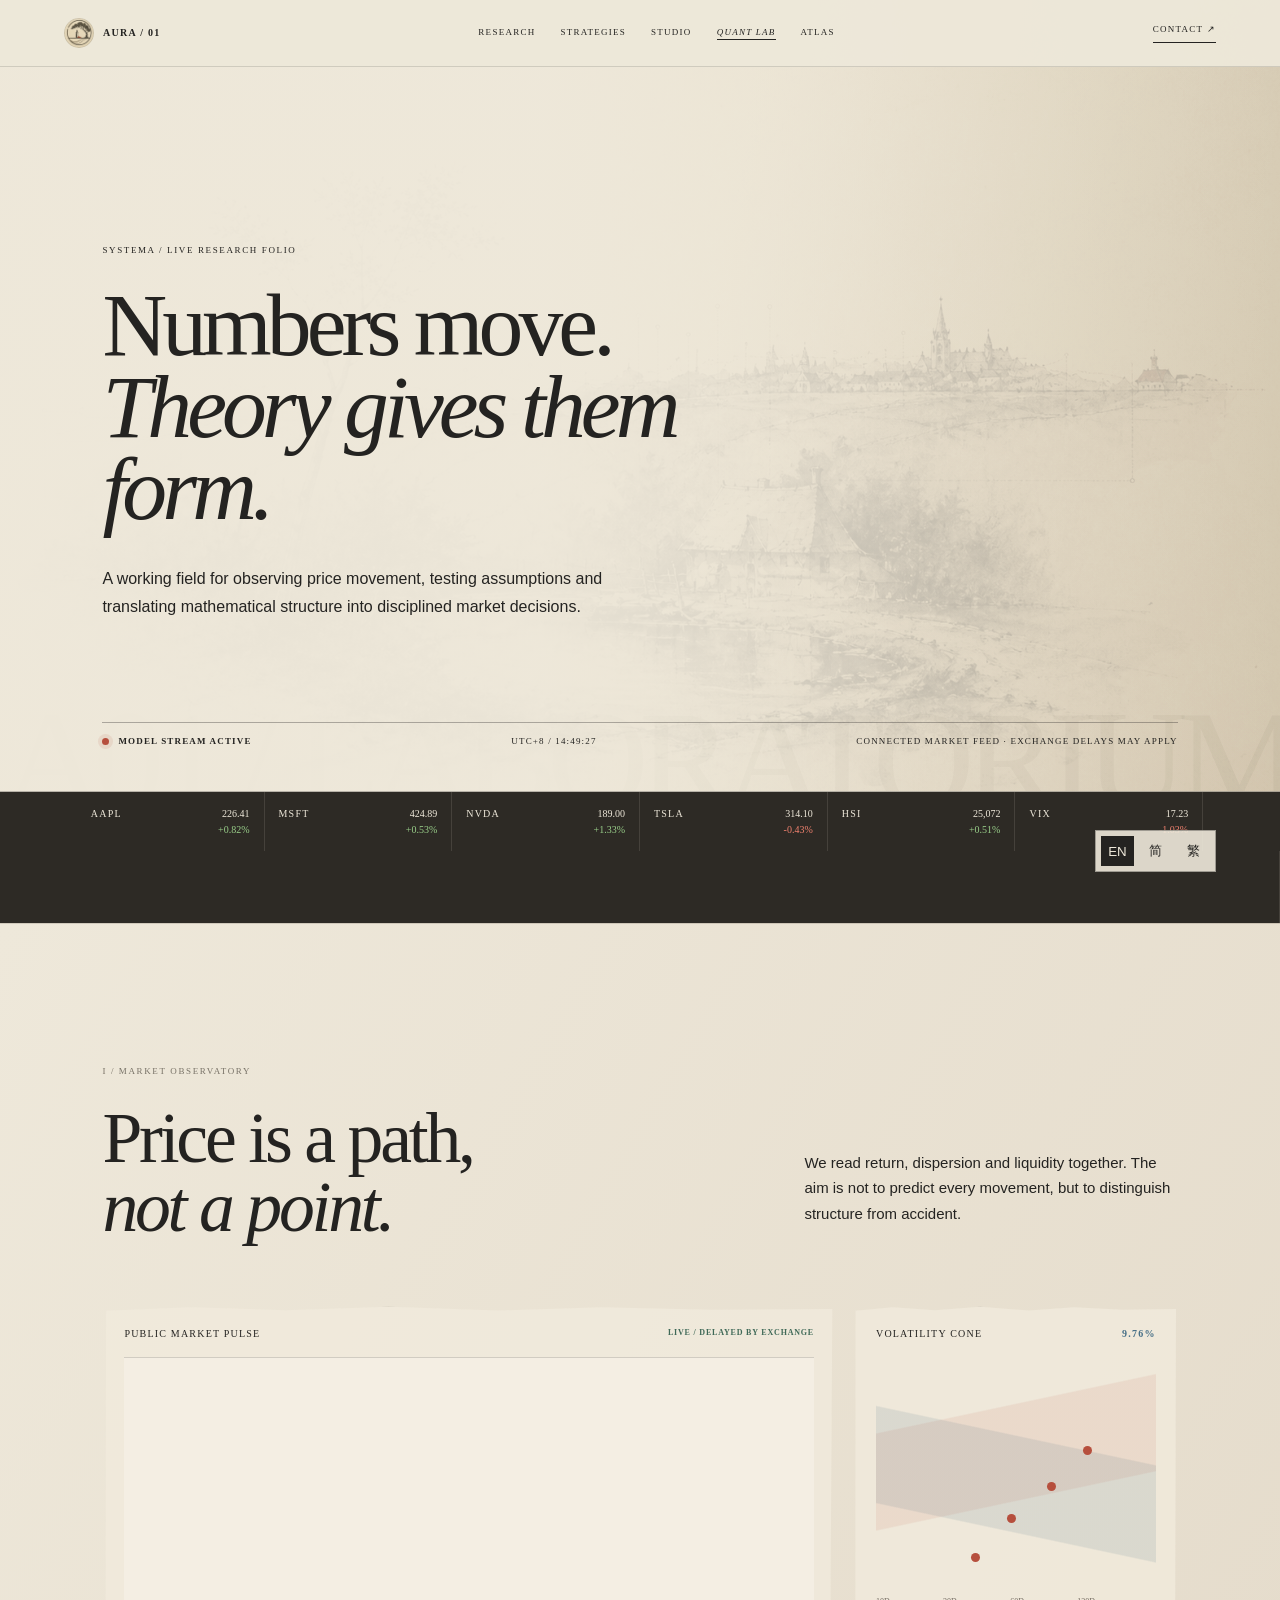
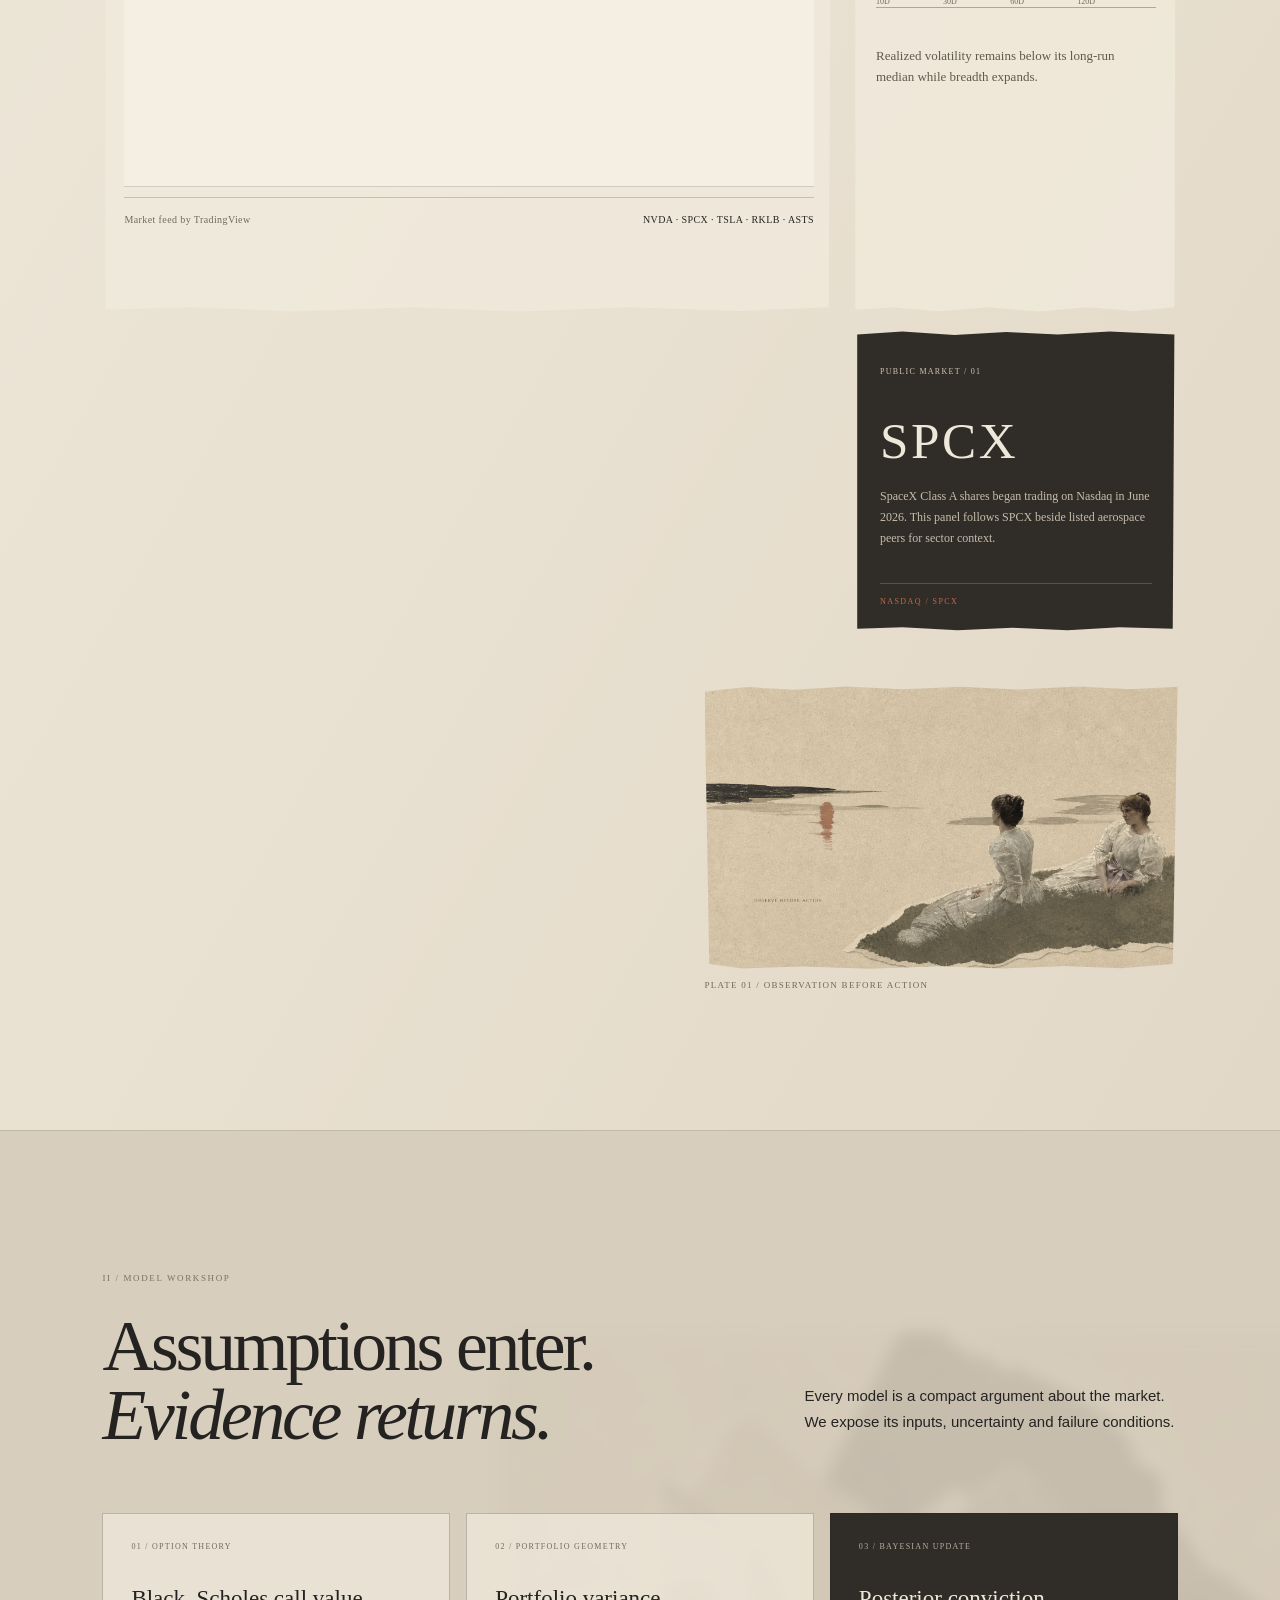
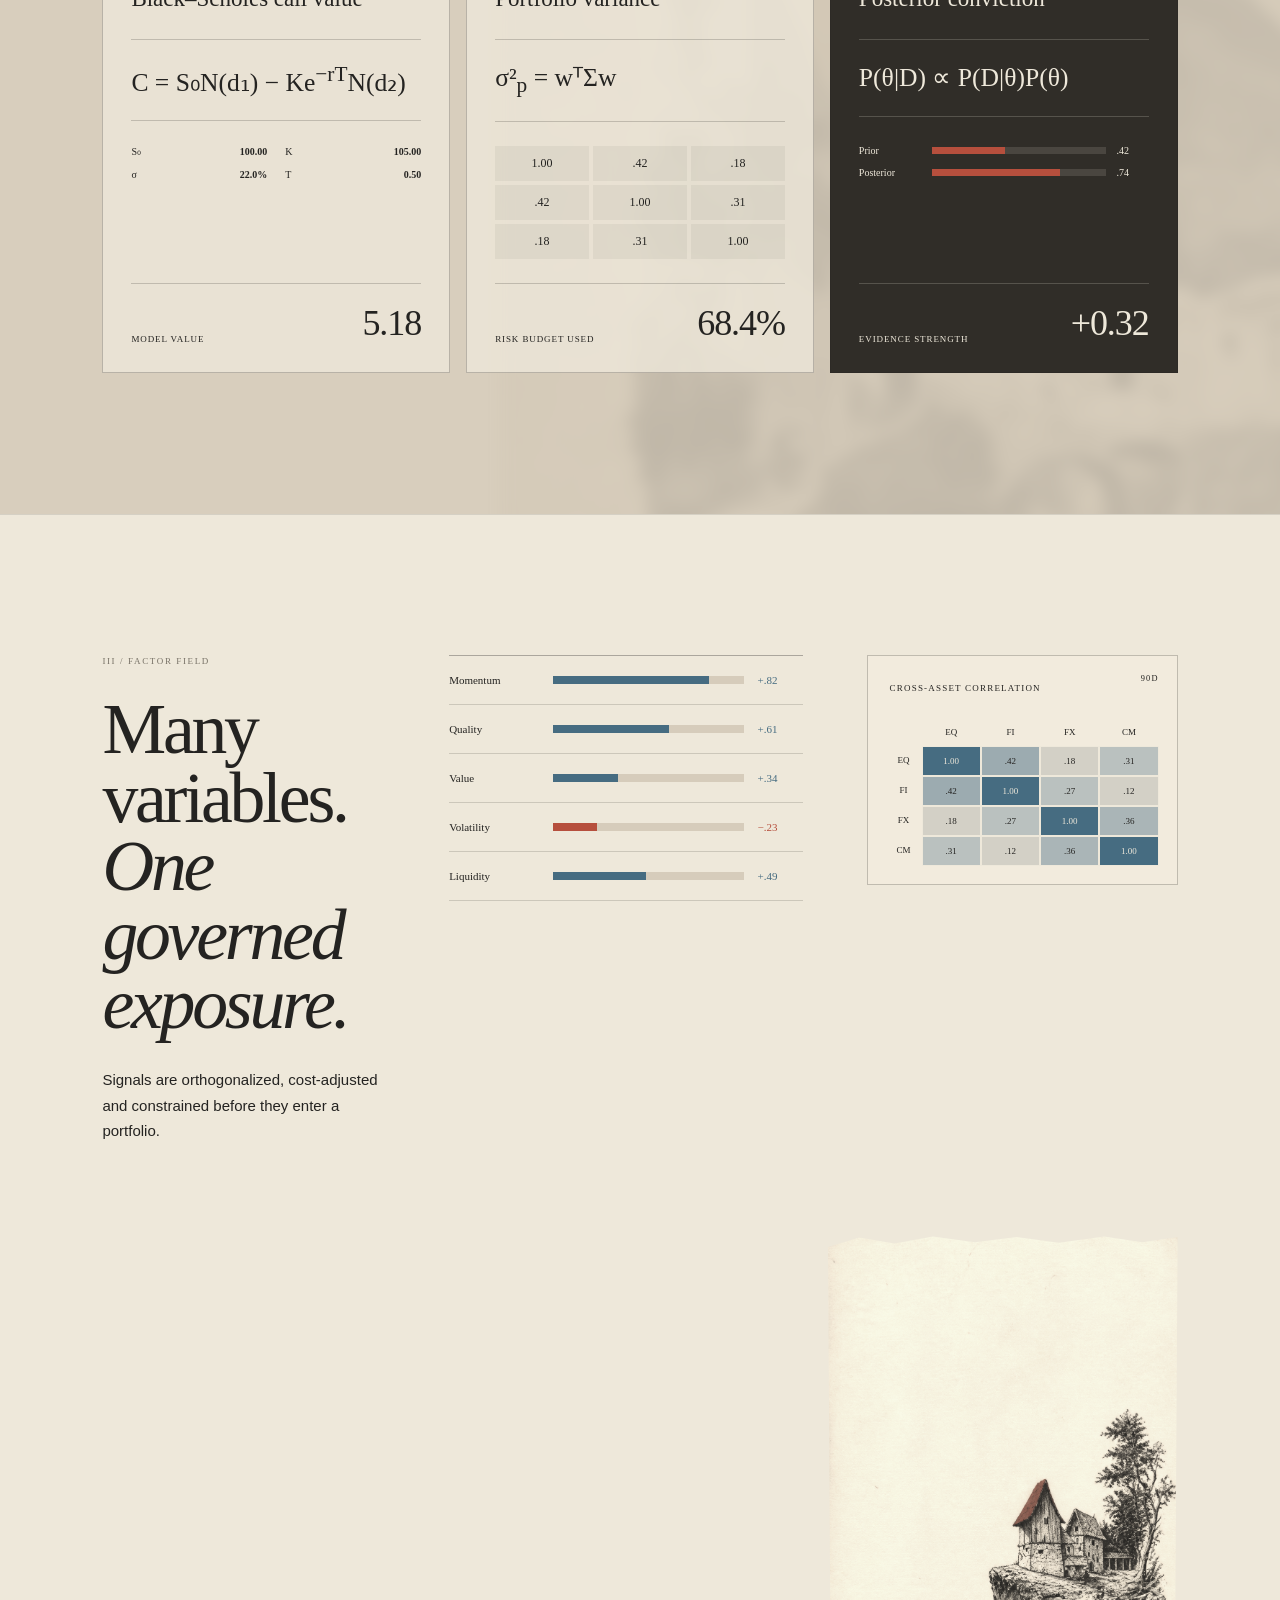
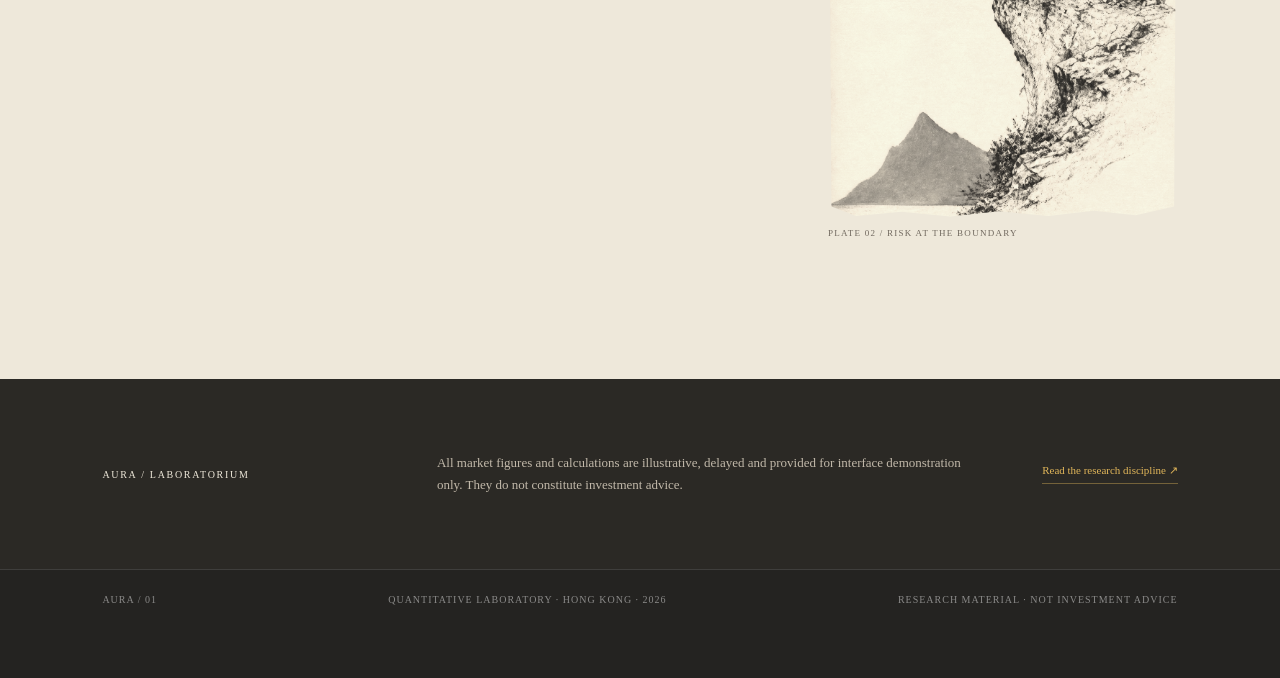
==== commit 7078e425: "add live market folio and distilled artwork" ====
--- a/quant.html
+++ b/quant.html
@@ -17,7 +17,7 @@
 
   <main>
     <header class="quant-hero">
-      <img class="quant-hero-art" src="public/art/quant-lab/market-horizon.webp" alt="Classical panoramic market horizon">
+      <img class="quant-hero-art" src="public/art/quant-lab/market-horizon-distilled.png" alt="Distilled classical market horizon illustration">
       <div class="quant-hero-copy">
         <p class="eyebrow" data-quant="heroEyebrow">Systema / live research folio</p>
         <h1 data-quant-html="heroTitle">Numbers move.<br><em>Theory gives them form.</em></h1>
@@ -26,7 +26,7 @@
       <div class="quant-status"><span><i></i><b data-quant="status">Model stream active</b></span><span id="lab-time">UTC+8 / 00:00:00</span><span data-quant="delay">Illustrative delayed data</span></div>
     </header>
 
-    <section class="quote-ribbon" aria-label="Illustrative stock movement">
+    <section class="quote-ribbon" aria-label="Illustrative stock movement" hidden>
       <div data-symbol="AAPL"><span>AAPL</span><strong>226.41</strong><i>+0.82%</i></div>
       <div data-symbol="MSFT"><span>MSFT</span><strong>424.73</strong><i>+0.46%</i></div>
       <div data-symbol="NVDA"><span>NVDA</span><strong>188.92</strong><i>+1.31%</i></div>
@@ -35,21 +35,31 @@
       <div data-symbol="VIX"><span>VIX</span><strong>17.24</strong><i>−1.08%</i></div>
     </section>
 
+    <section class="quote-ribbon live-ribbon" aria-label="Live market ticker">
+      <div class="tradingview-widget-container"><div class="tradingview-widget-container__widget"></div><script type="text/javascript" src="https://s3.tradingview.com/external-embedding/embed-widget-ticker-tape.js" async>{"symbols":[{"proName":"NASDAQ:NVDA","title":"NVIDIA"},{"proName":"NASDAQ:SPCX","title":"SpaceX"},{"proName":"NASDAQ:TSLA","title":"Tesla"},{"proName":"NASDAQ:RKLB","title":"Rocket Lab"},{"proName":"NASDAQ:ASTS","title":"AST SpaceMobile"},{"proName":"NASDAQ:MSFT","title":"Microsoft"}],"showSymbolLogo":false,"isTransparent":true,"displayMode":"adaptive","colorTheme":"dark","locale":"en"}</script></div>
+    </section>
+
     <section class="quant-observatory section-pad">
       <div class="quant-section-head"><div><p class="eyebrow dark" data-quant="observeEyebrow">I / Market observatory</p><h2 data-quant-html="observeTitle">Price is a path,<br><em>not a point.</em></h2></div><p data-quant="observeBody">We read return, dispersion and liquidity together. The aim is not to predict every movement, but to distinguish structure from accident.</p></div>
       <div class="quant-grid">
-        <article class="quant-card price-path">
+        <article class="quant-card price-path legacy-market-card" hidden>
           <header><span data-quant="pathTitle">Normalized equity path</span><b>+18.42%</b></header>
           <svg viewBox="0 0 720 260" role="img" aria-label="Illustrative normalized equity curve"><g class="grid-lines"><path d="M0 35H720M0 95H720M0 155H720M0 215H720"/></g><path class="area-path" d="M0 220L45 202L92 211L138 170L185 182L232 142L278 157L326 109L372 126L420 82L468 105L514 57L560 72L612 31L660 51L720 18V260H0Z"/><path class="main-path" d="M0 220L45 202L92 211L138 170L185 182L232 142L278 157L326 109L372 126L420 82L468 105L514 57L560 72L612 31L660 51L720 18"/></svg>
           <footer><span data-quant="return">Annualized return <b>18.42%</b></span><span data-quant="drawdown">Max drawdown <b>−6.20%</b></span><span data-quant="sharpe">Sharpe <b>1.84</b></span></footer>
         </article>
+        <article class="quant-card price-path live-market-card">
+          <header><span data-quant="pathTitle">Public market pulse</span><b class="live-badge" data-quant="liveFeed">LIVE / DELAYED BY EXCHANGE</b></header>
+          <div class="tradingview-widget-container market-overview"><div class="tradingview-widget-container__widget"></div><script type="text/javascript" src="https://s3.tradingview.com/external-embedding/embed-widget-symbol-overview.js" async>{"symbols":[["NVIDIA","NASDAQ:NVDA|1D"],["SpaceX","NASDAQ:SPCX|1D"],["Tesla","NASDAQ:TSLA|1D"],["Rocket Lab","NASDAQ:RKLB|1D"],["AST SpaceMobile","NASDAQ:ASTS|1D"]],"chartOnly":false,"width":"100%","height":"430","locale":"en","colorTheme":"light","autosize":true,"showVolume":true,"showMA":false,"hideDateRanges":false,"hideMarketStatus":false,"hideSymbolLogo":true,"scalePosition":"right","scaleMode":"Normal","fontFamily":"Georgia, serif","fontSize":"10","noTimeScale":false,"valuesTracking":"1","changeMode":"price-and-percent","chartType":"area","maLineColor":"#466c81","maLineWidth":1,"lineWidth":2,"lineType":0,"dateRanges":["1d|1","1m|30","3m|60","12m|1D","60m|1W","all|1M"]}</script></div>
+          <footer class="market-source"><span data-quant="marketSource">Market feed by TradingView</span><span><b>NVDA · SPCX · TSLA · RKLB · ASTS</b></span></footer>
+        </article>
         <article class="quant-card volatility-card"><header><span data-quant="volTitle">Volatility cone</span><b>9.76%</b></header><div class="vol-cone"><i style="--x:34%;--y:78%"></i><i style="--x:47%;--y:62%"></i><i style="--x:61%;--y:49%"></i><i style="--x:74%;--y:34%"></i><span>10D</span><span>30D</span><span>60D</span><span>120D</span></div><p data-quant="volBody">Realized volatility remains below its long-run median while breadth expands.</p></article>
-        <figure class="quant-plate observer-plate"><img src="public/art/quant-lab/lakeside-observers.webp" alt="Two classical observers beside a lake"><figcaption data-quant="plateObserve">Plate 01 / Observation before action</figcaption></figure>
+        <aside class="space-x-note"><span>PUBLIC MARKET / 01</span><strong>SPCX</strong><p data-quant="spaceXNote">SpaceX Class A shares began trading on Nasdaq in June 2026. This panel follows SPCX beside listed aerospace peers for sector context.</p></aside>
+        <figure class="quant-plate observer-plate"><img src="public/art/quant-lab/lakeside-observers-gathered.png" alt="Gathered-scenes collage of two observers beside a lake"><figcaption data-quant="plateObserve">Plate 01 / Observation before action</figcaption></figure>
       </div>
     </section>
 
     <section class="model-workshop section-pad">
-      <img class="workshop-bg" src="public/art/quant-lab/mountain-village.webp" alt="Mountain village and stone bridge">
+      <img class="workshop-bg" src="public/art/quant-lab/mountain-village-gathered.png" alt="Gathered-scenes mountain village and stone bridge">
       <div class="quant-section-head"><div><p class="eyebrow dark" data-quant="modelEyebrow">II / Model workshop</p><h2 data-quant-html="modelTitle">Assumptions enter.<br><em>Evidence returns.</em></h2></div><p data-quant="modelBody">Every model is a compact argument about the market. We expose its inputs, uncertainty and failure conditions.</p></div>
       <div class="model-columns">
         <article class="formula-card"><small>01 / OPTION THEORY</small><h3 data-quant="bsTitle">Black–Scholes call value</h3><code>C = S₀N(d₁) − Ke<sup>−rT</sup>N(d₂)</code><div class="input-ledger"><span>S₀ <b>100.00</b></span><span>K <b>105.00</b></span><span>σ <b>22.0%</b></span><span>T <b>0.50</b></span></div><output><span data-quant="modelValue">Model value</span><strong id="bs-value">5.18</strong></output></article>
@@ -64,7 +74,7 @@
         <div><span data-quant="momentum">Momentum</span><i><b style="width:82%"></b></i><strong>+.82</strong></div><div><span data-quant="quality">Quality</span><i><b style="width:61%"></b></i><strong>+.61</strong></div><div><span data-quant="value">Value</span><i><b style="width:34%"></b></i><strong>+.34</strong></div><div class="negative"><span data-quant="volatility">Volatility</span><i><b style="width:23%"></b></i><strong>−.23</strong></div><div><span data-quant="liquidity">Liquidity</span><i><b style="width:49%"></b></i><strong>+.49</strong></div>
       </div>
       <div class="correlation-table"><header><span data-quant="corrTitle">Cross-asset correlation</span><small>90D</small></header><div class="corr-head"><span></span><span>EQ</span><span>FI</span><span>FX</span><span>CM</span></div><div><b>EQ</b><i data-v="100">1.00</i><i data-v="42">.42</i><i data-v="18">.18</i><i data-v="31">.31</i></div><div><b>FI</b><i data-v="42">.42</i><i data-v="100">1.00</i><i data-v="27">.27</i><i data-v="12">.12</i></div><div><b>FX</b><i data-v="18">.18</i><i data-v="27">.27</i><i data-v="100">1.00</i><i data-v="36">.36</i></div><div><b>CM</b><i data-v="31">.31</i><i data-v="12">.12</i><i data-v="36">.36</i><i data-v="100">1.00</i></div></div>
-      <figure class="quant-plate cliff-plate"><img src="public/art/quant-lab/cliff-house.webp" alt="Classical house on a cliff"><figcaption data-quant="plateRisk">Plate 02 / Risk at the boundary</figcaption></figure>
+      <figure class="quant-plate cliff-plate"><img src="public/art/quant-lab/cliff-house-distilled.png" alt="Distilled cliff house risk illustration"><figcaption data-quant="plateRisk">Plate 02 / Risk at the boundary</figcaption></figure>
     </section>
 
     <section class="quant-disclaimer"><span>AURA / LABORATORIUM</span><p data-quant="disclaimer">All market figures and calculations are illustrative, delayed and provided for interface demonstration only. They do not constitute investment advice.</p><a href="research.html" data-quant="researchLink">Read the research discipline ↗</a></section>
--- a/styles.css
+++ b/styles.css
@@ -218,3 +218,8 @@
 body[data-lang="zh-CN"] .quant-page h1,body[data-lang="zh-TW"] .quant-page h1,body[data-lang="zh-CN"] .quant-page h2,body[data-lang="zh-TW"] .quant-page h2,body[data-lang="zh-CN"] .formula-card h3,body[data-lang="zh-TW"] .formula-card h3{font-family:'Songti SC','SimSun','PMingLiU',serif;letter-spacing:.01em}
 @media(max-width:900px){.quote-ribbon{grid-template-columns:repeat(3,1fr)}.quant-grid{grid-template-columns:1fr}.observer-plate{grid-column:1;width:65%}.model-columns{grid-template-columns:1fr}.formula-card{min-height:360px}.factor-field{grid-template-columns:1fr 1fr}.factor-copy{grid-column:1/-1}.cliff-plate{grid-column:1/-1}.quant-disclaimer{grid-template-columns:1fr;gap:20px}}
 @media(max-width:700px){.quant-hero{min-height:calc(100svh - 106px);padding:110px 20px 94px;align-items:flex-end}.quant-hero:after{background:linear-gradient(0deg,#eee8daed 0 54%,#eee8da3d 100%)}.quant-hero-copy{width:100%}.quant-hero h1{font-size:clamp(43px,12vw,58px)}.quant-hero-copy>p:last-child{font-size:14px}.quant-status{left:20px;right:20px;bottom:24px;flex-wrap:wrap}.quant-status span:last-child{display:none}.quote-ribbon{grid-template-columns:repeat(2,1fr);padding:0 10px}.quote-ribbon>div:nth-child(n+5){display:none}.quant-section-head{grid-template-columns:1fr;gap:24px;margin-bottom:46px}.quant-section-head h2,.factor-copy h2{font-size:clamp(38px,10vw,52px)}.quant-grid{gap:12px}.quant-card{padding:16px}.price-path svg{height:210px}.price-path footer{flex-wrap:wrap;gap:12px 20px}.observer-plate,.cliff-plate{width:86%}.vol-cone{height:210px}.vol-cone span{top:190px}.model-columns{gap:12px}.formula-card{min-height:340px;padding:22px}.factor-field{grid-template-columns:1fr;gap:48px}.factor-copy{grid-column:1}.factor-map>div{grid-template-columns:76px 1fr 40px;gap:8px}.correlation-table{padding:12px}.cliff-plate{grid-column:1;margin-left:auto}.quant-disclaimer{padding:55px 20px 88px}.quant-page footer{padding-bottom:78px}}
+
+/* Live market folio: external quotes framed as an archival research plate. */
+.live-ribbon{display:block;padding:0;min-height:72px}.live-ribbon>.tradingview-widget-container{width:100%;min-height:72px}.live-market-card{grid-column:1/2;padding:22px 22px 16px}.live-market-card .market-overview{height:430px;margin:18px 0 10px;overflow:hidden;border-block:1px solid #2423212b;background:#f4eee3}.live-market-card .market-overview>div{height:100%}.live-badge{font-size:8px!important;letter-spacing:.1em;color:#3f6957!important}.market-source{align-items:center}.space-x-note{grid-column:2/3;padding:26px;background:#302d28;color:#eee8da;clip-path:polygon(1% 1%,15% 0,31% 1.2%,47% .2%,63% 1%,79% 0,99% 1%,98.5% 99%,82% 98.5%,66% 99.5%,49% 98.6%,32% 99.5%,15% 98.5%,1% 99%)}.space-x-note span{font:8px Georgia,serif;letter-spacing:.16em;color:#d0c4b2}.space-x-note strong{display:block;margin:34px 0 20px;font:400 clamp(34px,4vw,55px)/1 Georgia,serif;letter-spacing:.05em}.space-x-note p{font:12px/1.75 Georgia,serif;color:#c7bcac}.space-x-note:after{content:"UNLISTED";display:block;margin-top:34px;padding-top:13px;border-top:1px solid #eee8da33;font:8px Georgia,serif;letter-spacing:.18em;color:#c56750}
+@media(max-width:760px){.live-ribbon{min-height:92px}.quant-grid{grid-template-columns:1fr}.live-market-card,.space-x-note{grid-column:1}.live-market-card .market-overview{height:470px}.space-x-note{margin-top:2px}.live-badge{max-width:130px;text-align:right}}
+.space-x-note:after{content:"NASDAQ / SPCX"}
